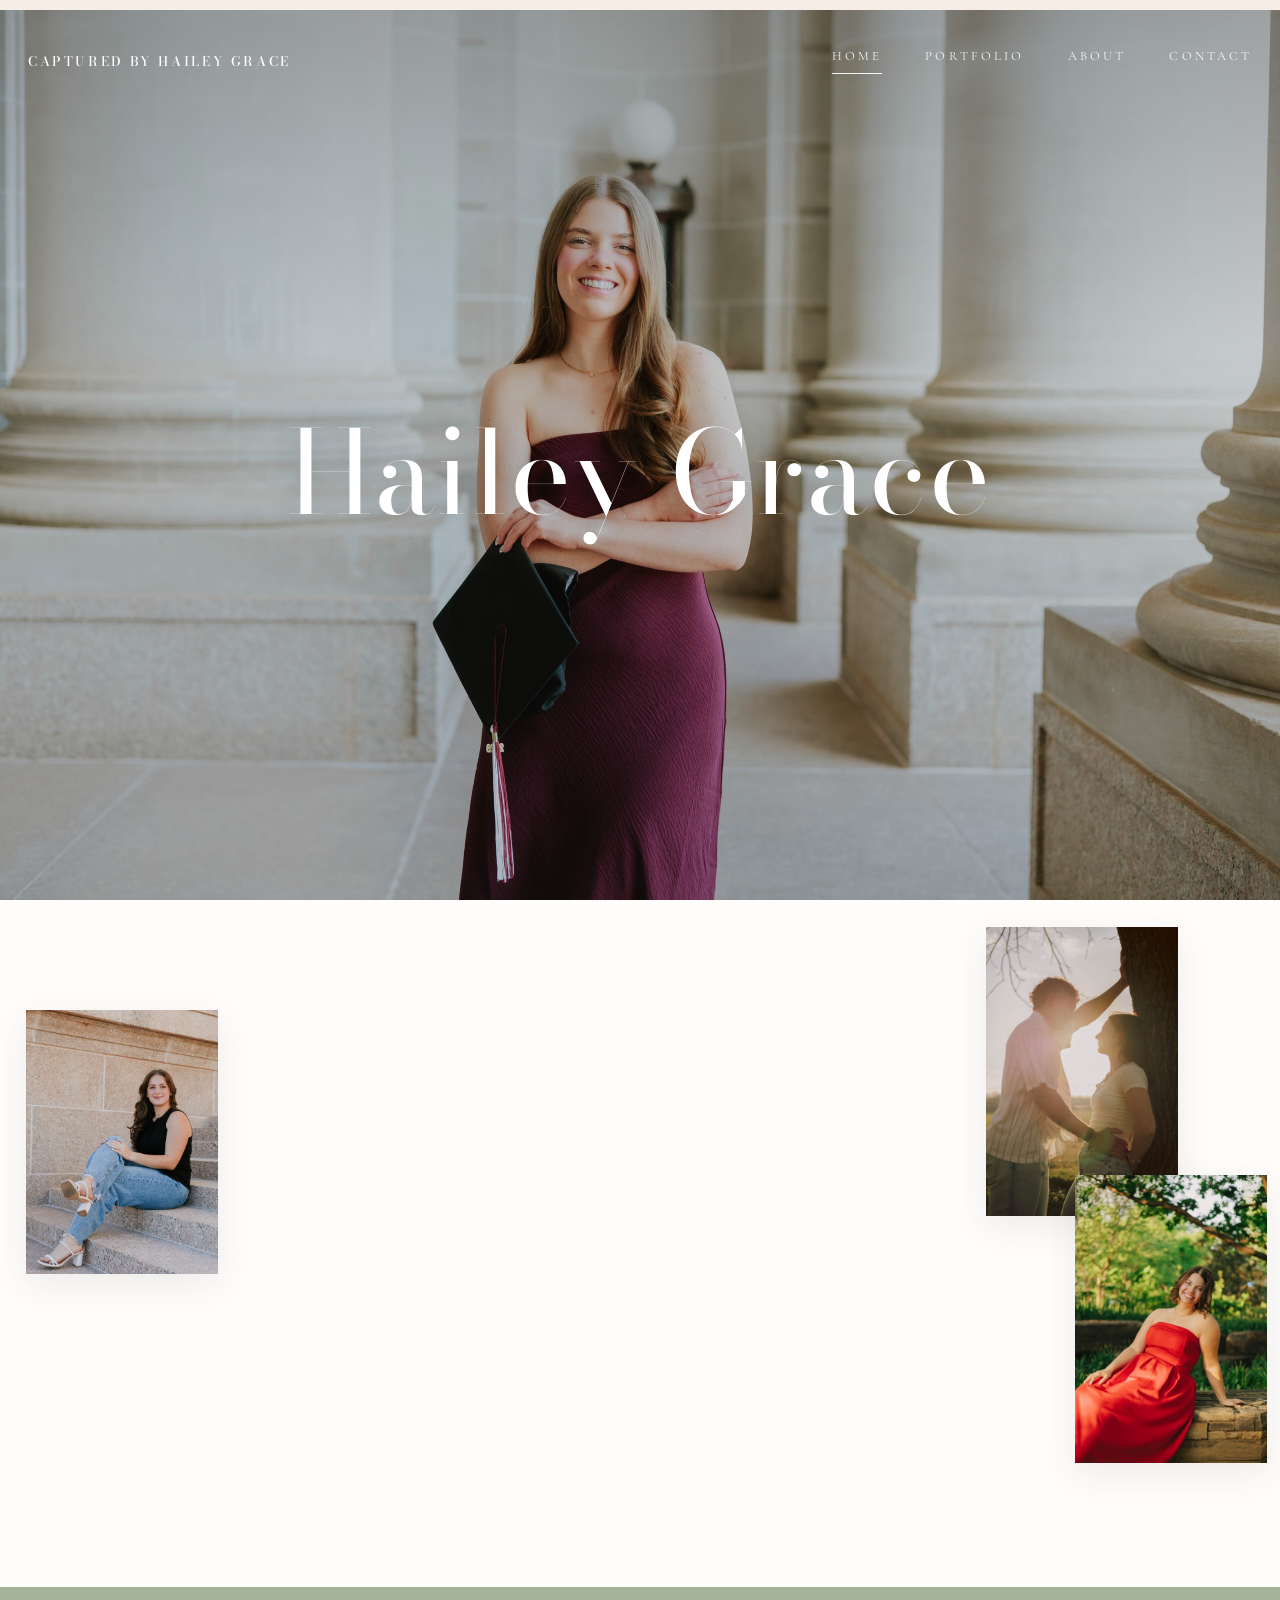
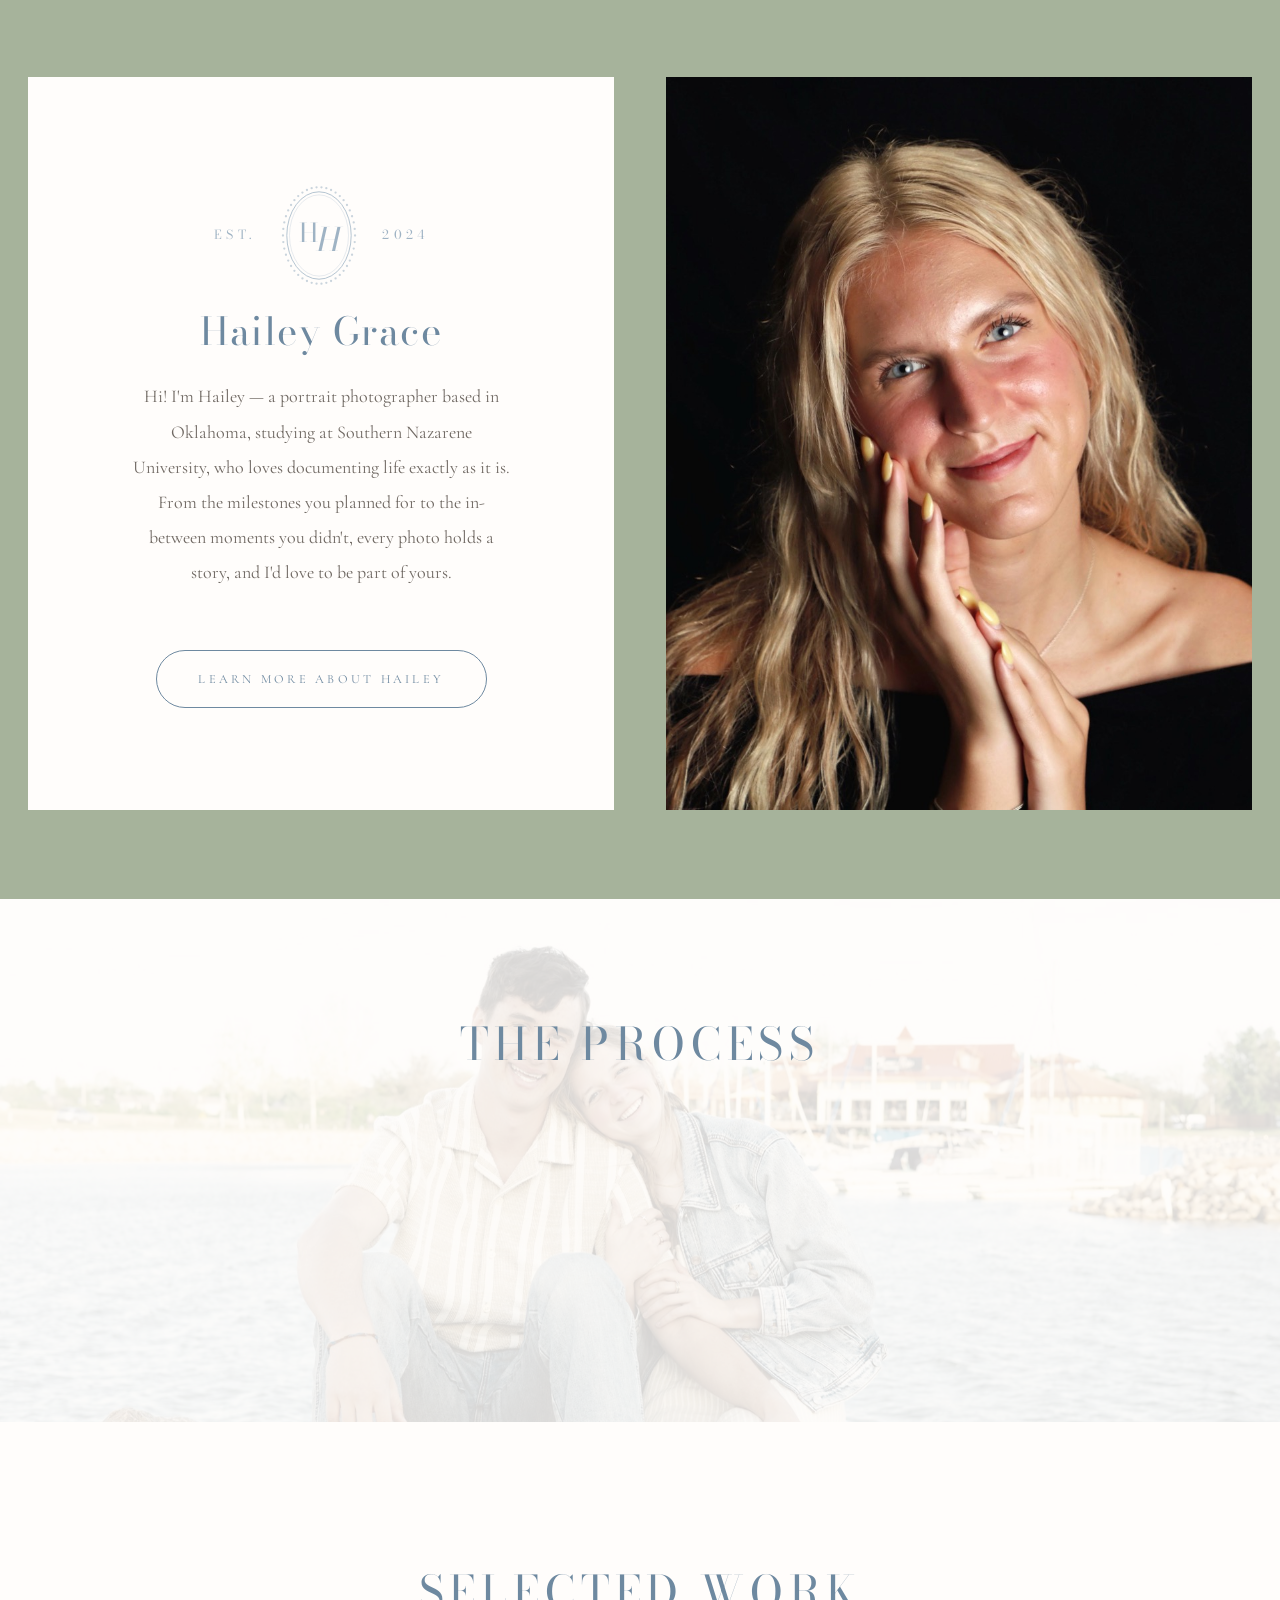
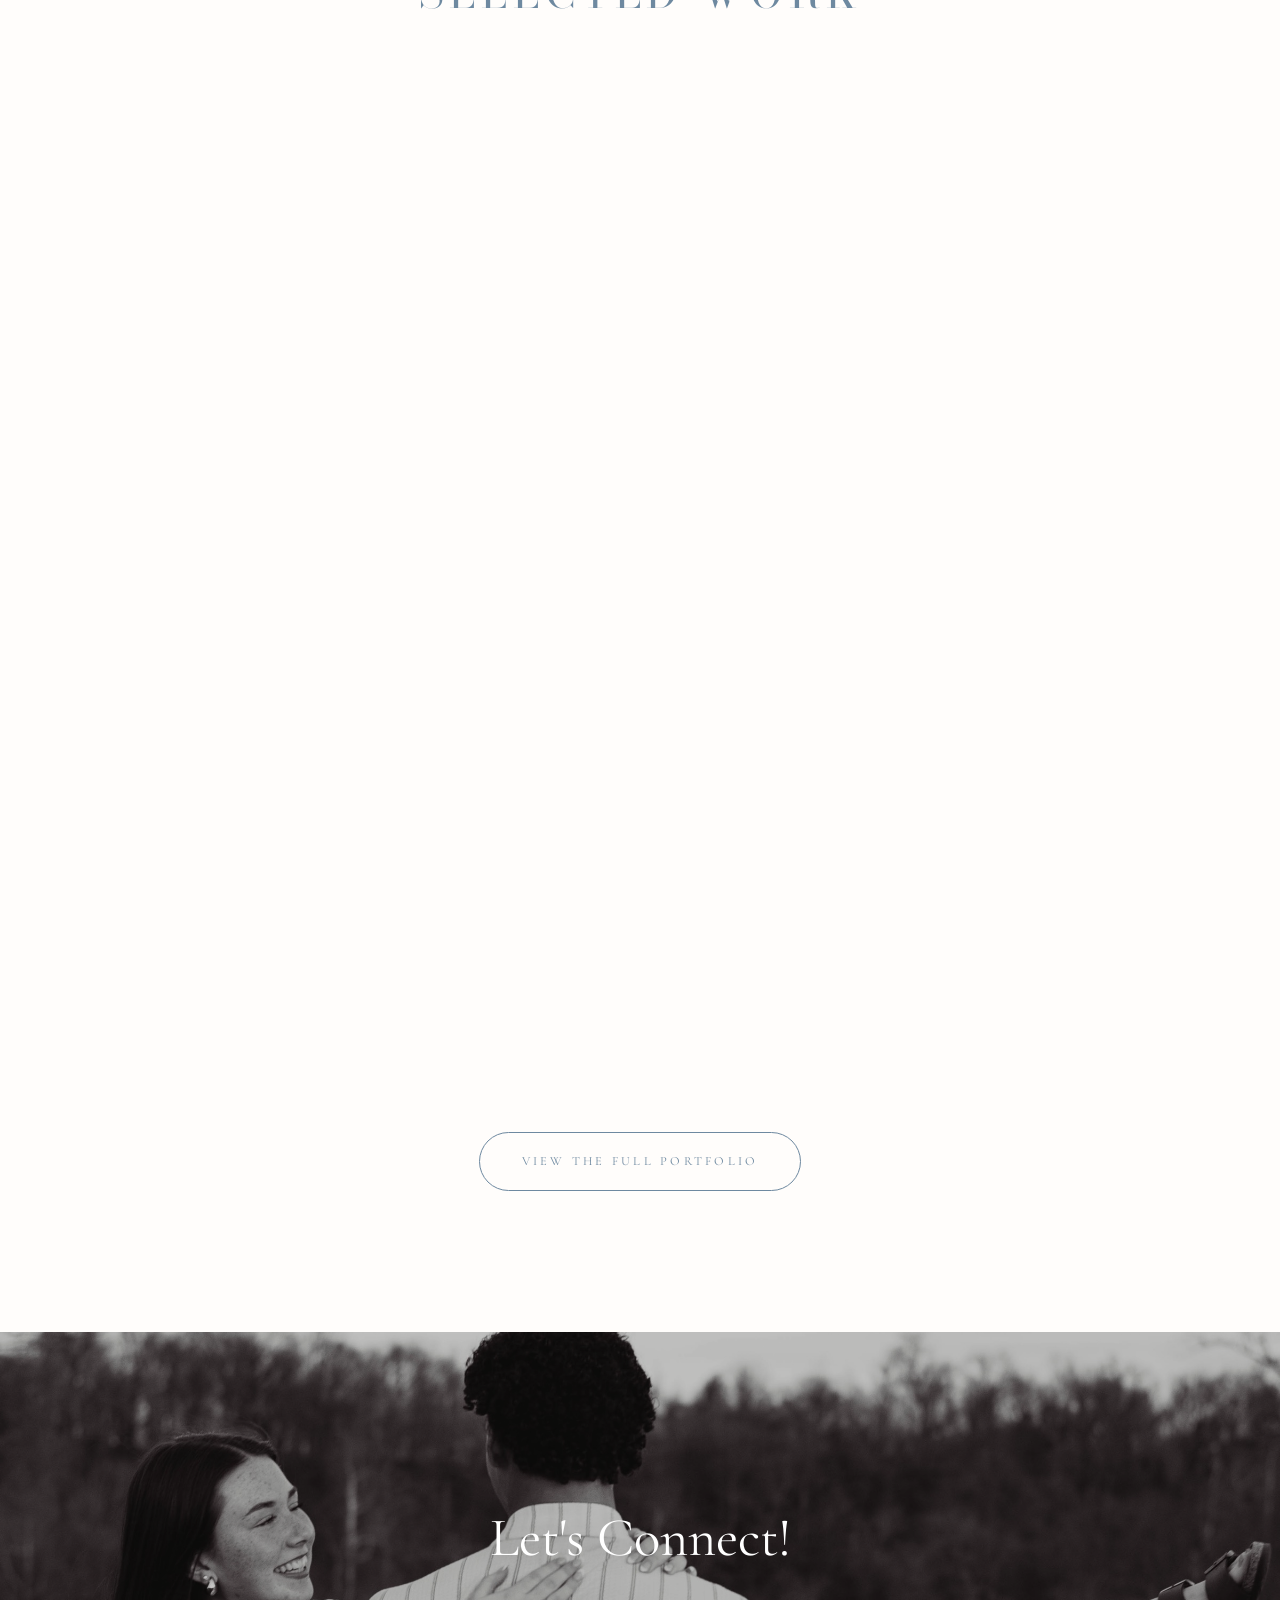
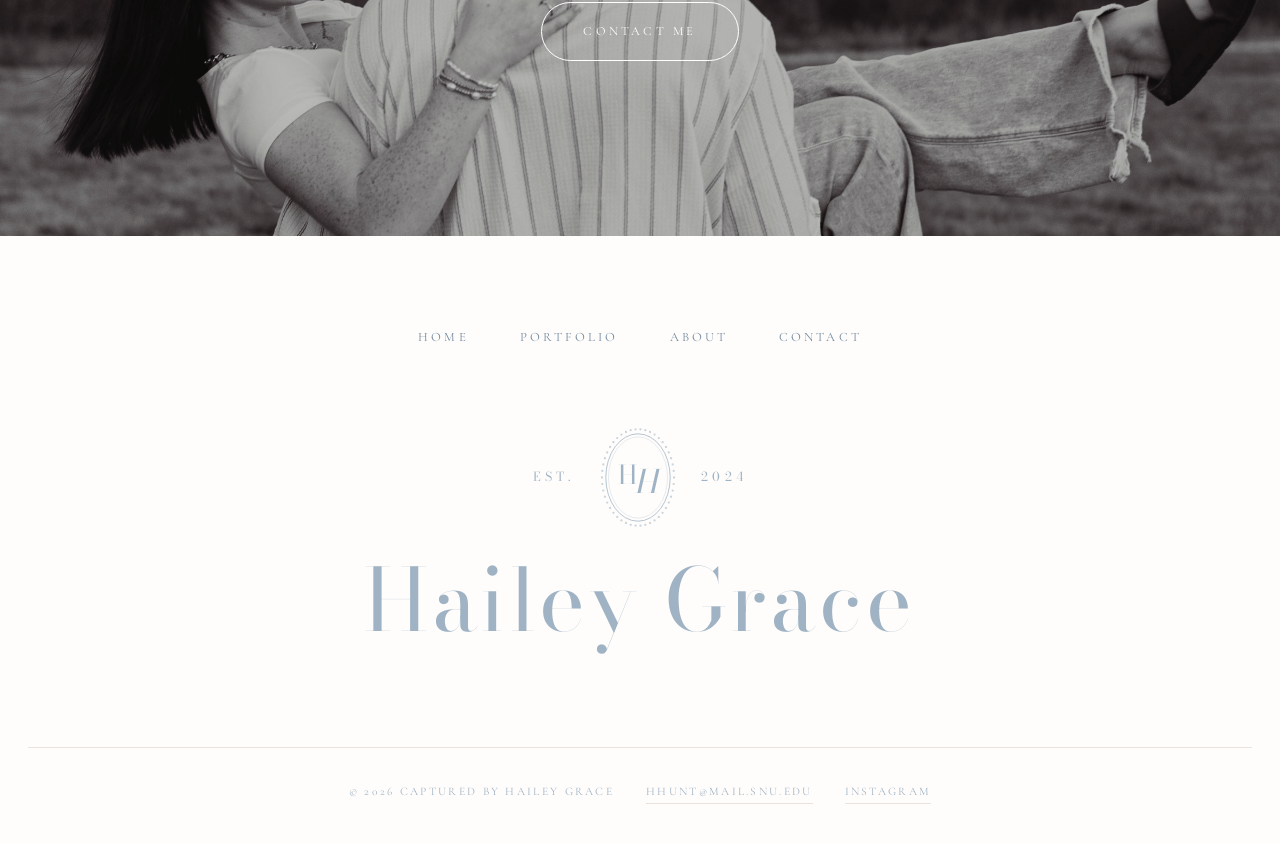
==== index.html @ fd43df03 "Add index.html" ====
<!DOCTYPE html>
<html lang="en">
<head>
<title>Captured by Hailey Grace — Portrait &amp; Documentary Photography</title>
<meta name="description" content="Hailey Grace is a portrait and documentary photographer in Oklahoma City, photographing senior sessions, couples, and campus life.">
<meta charset="utf-8">
<meta name="viewport" content="width=device-width, initial-scale=1">
<link rel="icon" href="data:image/svg+xml,<svg xmlns='http://www.w3.org/2000/svg' viewBox='0 0 100 100'><rect width='100' height='100' fill='%23FFFDFB'/><text x='50' y='70' text-anchor='middle' font-family='Didot,serif' font-size='58' fill='%236E89A0'>H</text></svg>">
<link rel="preconnect" href="https://fonts.googleapis.com">
<link rel="preconnect" href="https://fonts.gstatic.com" crossorigin>
<link href="https://fonts.googleapis.com/css2?family=Bodoni+Moda:ital,opsz,wght@0,6..96,400;0,6..96,500;1,6..96,400&family=Cormorant+Garamond:ital,wght@0,300;0,400;0,500;1,400&display=swap" rel="stylesheet">
<link rel="stylesheet" href="css/styles.css">
<noscript><style>.reveal{opacity:1!important;transform:none!important}</style></noscript>
</head>
<body>
<a class="skip-link" href="#main">Skip to content</a>
<div class="topbar"></div>

<header class="site-header">
  <div class="wrap site-header__inner">
    <a class="brandmark" href="index.html">Captured by Hailey Grace</a>
    <button class="nav-toggle" type="button" aria-expanded="false" aria-controls="primary-nav">
      <span></span><span class="visually-hidden">Menu</span>
    </button>
    <nav class="nav" id="primary-nav" aria-label="Primary">
      <a href="index.html" aria-current="page">Home</a>
      <a href="work.html">Portfolio</a>
      <a href="about.html">About</a>
      <a href="contact.html">Contact</a>
    </nav>
  </div>
</header>

<main id="main">

  <!-- ============ HERO ============ -->
  <section class="hero-full">
    <img src="images/hero-full.jpg" width="2600" height="1771"
         alt="A graduate in a maroon dress standing between limestone columns.">
    <h1 class="hero-full__name">Hailey Grace</h1>
  </section>

  <!-- ============ STATEMENT ============ -->
  <section class="section statement" id="statement">
    <div class="scatter" aria-hidden="true">
      <img src="images/scatter-1.jpg" width="553" height="760" loading="lazy" alt="">
      <img src="images/scatter-2.jpg" width="506" height="760" loading="lazy" alt="">
      <img src="images/scatter-3.jpg" width="506" height="760" loading="lazy" alt="">
    </div>
    <div class="wrap">
      <div class="statement__inner reveal">
        <svg class="crest" viewBox="0 0 120 150" aria-hidden="true" focusable="false">
  <g fill="currentColor" opacity=".55"><circle cx="107.00" cy="75.00" r="1.5"/><circle cx="106.56" cy="83.58" r="1.5"/><circle cx="105.26" cy="92.00" r="1.5"/><circle cx="103.11" cy="100.10" r="1.5"/><circle cx="100.16" cy="107.73" r="1.5"/><circle cx="96.46" cy="114.76" r="1.5"/><circle cx="92.08" cy="121.04" r="1.5"/><circle cx="87.10" cy="126.47" r="1.5"/><circle cx="81.62" cy="130.94" r="1.5"/><circle cx="75.74" cy="134.36" r="1.5"/><circle cx="69.56" cy="136.68" r="1.5"/><circle cx="63.21" cy="137.85" r="1.5"/><circle cx="56.79" cy="137.85" r="1.5"/><circle cx="50.44" cy="136.68" r="1.5"/><circle cx="44.26" cy="134.36" r="1.5"/><circle cx="38.38" cy="130.94" r="1.5"/><circle cx="32.90" cy="126.47" r="1.5"/><circle cx="27.92" cy="121.04" r="1.5"/><circle cx="23.54" cy="114.76" r="1.5"/><circle cx="19.84" cy="107.73" r="1.5"/><circle cx="16.89" cy="100.10" r="1.5"/><circle cx="14.74" cy="92.00" r="1.5"/><circle cx="13.44" cy="83.58" r="1.5"/><circle cx="13.00" cy="75.00" r="1.5"/><circle cx="13.44" cy="66.42" r="1.5"/><circle cx="14.74" cy="58.00" r="1.5"/><circle cx="16.89" cy="49.90" r="1.5"/><circle cx="19.84" cy="42.27" r="1.5"/><circle cx="23.54" cy="35.24" r="1.5"/><circle cx="27.92" cy="28.96" r="1.5"/><circle cx="32.90" cy="23.53" r="1.5"/><circle cx="38.38" cy="19.06" r="1.5"/><circle cx="44.26" cy="15.64" r="1.5"/><circle cx="50.44" cy="13.32" r="1.5"/><circle cx="56.79" cy="12.15" r="1.5"/><circle cx="63.21" cy="12.15" r="1.5"/><circle cx="69.56" cy="13.32" r="1.5"/><circle cx="75.74" cy="15.64" r="1.5"/><circle cx="81.62" cy="19.06" r="1.5"/><circle cx="87.10" cy="23.53" r="1.5"/><circle cx="92.08" cy="28.96" r="1.5"/><circle cx="96.46" cy="35.24" r="1.5"/><circle cx="100.16" cy="42.27" r="1.5"/><circle cx="103.11" cy="49.90" r="1.5"/><circle cx="105.26" cy="58.00" r="1.5"/><circle cx="106.56" cy="66.42" r="1.5"/></g>
  <ellipse cx="60" cy="75" rx="42" ry="57" fill="none" stroke="currentColor" stroke-width="1"/>
  <ellipse cx="60" cy="75" rx="38.5" ry="53" fill="none" stroke="currentColor" stroke-width=".55" opacity=".6"/>
  <text x="46" y="84" text-anchor="middle" font-family="Bodoni Moda, Didot, serif"
        font-size="34" font-weight="400" fill="currentColor">H</text>
  <text x="72" y="95" text-anchor="middle" font-family="Bodoni Moda, Didot, serif"
        font-size="42" font-style="italic" font-weight="400" fill="currentColor">H</text>
</svg>
        <h2 class="display">The moment,<br>not the pose.</h2>
        <p class="script">Photographing seniors, couples &amp; campus life in<br>Oklahoma City &amp; beyond.</p>
        <p class="est">Est. 2024</p>
      </div>
    </div>
  </section>

  <!-- ============ ABOUT BAND ============ -->
  <section class="band">
    <div class="wrap band__grid">
      <div class="band__card">
        <div class="crest-line">
          <span class="est">Est.</span>
          <svg class="crest" viewBox="0 0 120 150" aria-hidden="true" focusable="false">
  <g fill="currentColor" opacity=".55"><circle cx="107.00" cy="75.00" r="1.5"/><circle cx="106.56" cy="83.58" r="1.5"/><circle cx="105.26" cy="92.00" r="1.5"/><circle cx="103.11" cy="100.10" r="1.5"/><circle cx="100.16" cy="107.73" r="1.5"/><circle cx="96.46" cy="114.76" r="1.5"/><circle cx="92.08" cy="121.04" r="1.5"/><circle cx="87.10" cy="126.47" r="1.5"/><circle cx="81.62" cy="130.94" r="1.5"/><circle cx="75.74" cy="134.36" r="1.5"/><circle cx="69.56" cy="136.68" r="1.5"/><circle cx="63.21" cy="137.85" r="1.5"/><circle cx="56.79" cy="137.85" r="1.5"/><circle cx="50.44" cy="136.68" r="1.5"/><circle cx="44.26" cy="134.36" r="1.5"/><circle cx="38.38" cy="130.94" r="1.5"/><circle cx="32.90" cy="126.47" r="1.5"/><circle cx="27.92" cy="121.04" r="1.5"/><circle cx="23.54" cy="114.76" r="1.5"/><circle cx="19.84" cy="107.73" r="1.5"/><circle cx="16.89" cy="100.10" r="1.5"/><circle cx="14.74" cy="92.00" r="1.5"/><circle cx="13.44" cy="83.58" r="1.5"/><circle cx="13.00" cy="75.00" r="1.5"/><circle cx="13.44" cy="66.42" r="1.5"/><circle cx="14.74" cy="58.00" r="1.5"/><circle cx="16.89" cy="49.90" r="1.5"/><circle cx="19.84" cy="42.27" r="1.5"/><circle cx="23.54" cy="35.24" r="1.5"/><circle cx="27.92" cy="28.96" r="1.5"/><circle cx="32.90" cy="23.53" r="1.5"/><circle cx="38.38" cy="19.06" r="1.5"/><circle cx="44.26" cy="15.64" r="1.5"/><circle cx="50.44" cy="13.32" r="1.5"/><circle cx="56.79" cy="12.15" r="1.5"/><circle cx="63.21" cy="12.15" r="1.5"/><circle cx="69.56" cy="13.32" r="1.5"/><circle cx="75.74" cy="15.64" r="1.5"/><circle cx="81.62" cy="19.06" r="1.5"/><circle cx="87.10" cy="23.53" r="1.5"/><circle cx="92.08" cy="28.96" r="1.5"/><circle cx="96.46" cy="35.24" r="1.5"/><circle cx="100.16" cy="42.27" r="1.5"/><circle cx="103.11" cy="49.90" r="1.5"/><circle cx="105.26" cy="58.00" r="1.5"/><circle cx="106.56" cy="66.42" r="1.5"/></g>
  <ellipse cx="60" cy="75" rx="42" ry="57" fill="none" stroke="currentColor" stroke-width="1"/>
  <ellipse cx="60" cy="75" rx="38.5" ry="53" fill="none" stroke="currentColor" stroke-width=".55" opacity=".6"/>
  <text x="46" y="84" text-anchor="middle" font-family="Bodoni Moda, Didot, serif"
        font-size="34" font-weight="400" fill="currentColor">H</text>
  <text x="72" y="95" text-anchor="middle" font-family="Bodoni Moda, Didot, serif"
        font-size="42" font-style="italic" font-weight="400" fill="currentColor">H</text>
</svg>
          <span class="est">2024</span>
        </div>
        <p class="band__logo">Hailey Grace</p>
        <p>
          Hi! I'm Hailey — a portrait photographer based in Oklahoma, studying at
          Southern Nazarene University, who loves documenting life exactly as it is.
          From the milestones you planned for to the in-between moments you didn't,
          every photo holds a story, and I'd love to be part of yours.
        </p>
        <div class="btn-row btn-row--center">
          <a class="pill" href="about.html">Learn more about Hailey</a>
        </div>
      </div>
      <figure class="band__photo">
        <img src="images/hailey.jpg" width="880" height="1100"
             alt="Hailey Grace, portrait and documentary photographer.">
      </figure>
    </div>
  </section>

  <!-- ============ PROCESS ============ -->
  <section class="process">
    <img class="process__bg" src="images/process-bg.jpg" width="2000" height="1414" loading="lazy" alt="">
    <div class="wrap process__inner">
      <h2 class="display">The Process</h2>
      <div class="steps reveal">
        <article class="step">
          <h3>Step One!</h3>
          <p>
            Send me a note through the contact form with as much detail as you can —
            what you're after, dates you have in mind, and any location ideas. I'll
            get back to you within <strong>48 hours</strong> with availability and pricing.
          </p>
        </article>
        <article class="step">
          <h3>Step Two!</h3>
          <p>
            We'll lock in a date and talk through the details: where we're shooting,
            what to wear, and what time the light will be right. A small
            <strong>deposit</strong> holds your spot on the calendar.
          </p>
        </article>
        <article class="step">
          <h3>Step Three!</h3>
          <p>
            We shoot. I'll direct as much or as little as you want — mostly I'll keep
            you talking until you forget I'm there. Your edited gallery arrives
            <strong>within two weeks</strong>.
          </p>
        </article>
      </div>
    </div>
  </section>

  <!-- ============ SELECTED WORK ============ -->
  <section class="section">
    <div class="wrap">
      <div class="page-head" style="padding-block:0 clamp(40px,5vw,64px);">
        <h2 class="display">Selected Work</h2>
      </div>
      <div class="featured reveal">
        <button class="shot" type="button" data-category="seniors"
                data-full="images/full/senior-mallory-01.jpg" data-caption="Mallory · Senior Session">
          <img src="images/grid/senior-mallory-01.jpg" loading="lazy"
               alt="A graduate in a black dress holding her cap, backlit by late afternoon sun.">
        </button>
        <button class="shot" type="button" data-category="couples"
                data-full="images/full/couple-kaseton-01.jpg" data-caption="Kaseton &amp; Emma · Couples">
          <img src="images/grid/couple-kaseton-01.jpg" loading="lazy"
               alt="A couple leaning against a tree in golden hour backlight.">
        </button>
        <button class="shot" type="button" data-category="travel"
                data-full="images/full/travel-costa-04.jpg" data-caption="Costa Rica · Documentary">
          <img src="images/grid/travel-costa-04.jpg" loading="lazy"
               alt="A farmer in a straw hat leading a pair of oxen down a village street.">
        </button>
        <button class="shot" type="button" data-category="seniors"
                data-full="images/full/senior-ryleigh-01.jpg" data-caption="Ryleigh · Senior Session">
          <img src="images/grid/senior-ryleigh-01.jpg" loading="lazy"
               alt="A senior in a red dress seated on a stone ledge in a garden.">
        </button>
        <button class="shot" type="button" data-category="couples"
                data-full="images/full/couple-jill-02.jpg" data-caption="Jill &amp; Griffin · Couples">
          <img src="images/grid/couple-jill-02.jpg" loading="lazy"
               alt="Black and white photo of a couple embracing outside a lighthouse.">
        </button>
        <button class="shot" type="button" data-category="seniors"
                data-full="images/full/senior-noah-02.jpg" data-caption="Noah · Senior Session">
          <img src="images/grid/senior-noah-02.jpg" loading="lazy"
               alt="A smiling senior holding his diploma cover in front of the columns of the state capitol.">
        </button>
      </div>
      <div class="btn-row btn-row--center">
        <a class="pill" href="work.html">View the full portfolio</a>
      </div>
    </div>
  </section>

  <!-- ============ CTA ============ -->
  <section class="cta-band">
    <img src="images/cta.jpg" width="2400" height="1435" loading="lazy"
         alt="A couple sitting together on the rocks by the water at golden hour.">
    <div class="cta-band__inner">
      <h2>Let's Connect!</h2>
      <a class="pill pill--white" href="contact.html">Contact me</a>
    </div>
  </section>

</main>

<footer class="site-footer">
  <div class="wrap">
    <nav class="footer__nav" aria-label="Footer">
      <a href="index.html">Home</a>
      <a href="work.html">Portfolio</a>
      <a href="about.html">About</a>
      <a href="contact.html">Contact</a>
    </nav>
    <div class="crest-line">
      <span class="est">Est.</span>
      <svg class="crest" viewBox="0 0 120 150" aria-hidden="true" focusable="false">
  <g fill="currentColor" opacity=".55"><circle cx="107.00" cy="75.00" r="1.5"/><circle cx="106.56" cy="83.58" r="1.5"/><circle cx="105.26" cy="92.00" r="1.5"/><circle cx="103.11" cy="100.10" r="1.5"/><circle cx="100.16" cy="107.73" r="1.5"/><circle cx="96.46" cy="114.76" r="1.5"/><circle cx="92.08" cy="121.04" r="1.5"/><circle cx="87.10" cy="126.47" r="1.5"/><circle cx="81.62" cy="130.94" r="1.5"/><circle cx="75.74" cy="134.36" r="1.5"/><circle cx="69.56" cy="136.68" r="1.5"/><circle cx="63.21" cy="137.85" r="1.5"/><circle cx="56.79" cy="137.85" r="1.5"/><circle cx="50.44" cy="136.68" r="1.5"/><circle cx="44.26" cy="134.36" r="1.5"/><circle cx="38.38" cy="130.94" r="1.5"/><circle cx="32.90" cy="126.47" r="1.5"/><circle cx="27.92" cy="121.04" r="1.5"/><circle cx="23.54" cy="114.76" r="1.5"/><circle cx="19.84" cy="107.73" r="1.5"/><circle cx="16.89" cy="100.10" r="1.5"/><circle cx="14.74" cy="92.00" r="1.5"/><circle cx="13.44" cy="83.58" r="1.5"/><circle cx="13.00" cy="75.00" r="1.5"/><circle cx="13.44" cy="66.42" r="1.5"/><circle cx="14.74" cy="58.00" r="1.5"/><circle cx="16.89" cy="49.90" r="1.5"/><circle cx="19.84" cy="42.27" r="1.5"/><circle cx="23.54" cy="35.24" r="1.5"/><circle cx="27.92" cy="28.96" r="1.5"/><circle cx="32.90" cy="23.53" r="1.5"/><circle cx="38.38" cy="19.06" r="1.5"/><circle cx="44.26" cy="15.64" r="1.5"/><circle cx="50.44" cy="13.32" r="1.5"/><circle cx="56.79" cy="12.15" r="1.5"/><circle cx="63.21" cy="12.15" r="1.5"/><circle cx="69.56" cy="13.32" r="1.5"/><circle cx="75.74" cy="15.64" r="1.5"/><circle cx="81.62" cy="19.06" r="1.5"/><circle cx="87.10" cy="23.53" r="1.5"/><circle cx="92.08" cy="28.96" r="1.5"/><circle cx="96.46" cy="35.24" r="1.5"/><circle cx="100.16" cy="42.27" r="1.5"/><circle cx="103.11" cy="49.90" r="1.5"/><circle cx="105.26" cy="58.00" r="1.5"/><circle cx="106.56" cy="66.42" r="1.5"/></g>
  <ellipse cx="60" cy="75" rx="42" ry="57" fill="none" stroke="currentColor" stroke-width="1"/>
  <ellipse cx="60" cy="75" rx="38.5" ry="53" fill="none" stroke="currentColor" stroke-width=".55" opacity=".6"/>
  <text x="46" y="84" text-anchor="middle" font-family="Bodoni Moda, Didot, serif"
        font-size="34" font-weight="400" fill="currentColor">H</text>
  <text x="72" y="95" text-anchor="middle" font-family="Bodoni Moda, Didot, serif"
        font-size="42" font-style="italic" font-weight="400" fill="currentColor">H</text>
</svg>
      <span class="est">2024</span>
    </div>
    <p class="footer__logo">Hailey Grace</p>
    <div class="footer__meta">
      <span>© <span id="year">2026</span> Captured by Hailey Grace</span>
      <a href="mailto:hhunt@mail.snu.edu">hhunt@mail.snu.edu</a>
      <a href="https://instagram.com/capturedby.haileygrace" target="_blank" rel="noopener">Instagram</a>
    </div>
  </div>
</footer>

<div class="lightbox" role="dialog" aria-modal="true" aria-label="Image viewer" aria-hidden="true">
  <button class="lightbox__btn lightbox__close" type="button" aria-label="Close">&times;</button>
  <button class="lightbox__btn lightbox__prev" type="button" aria-label="Previous image">&#8249;</button>
  <button class="lightbox__btn lightbox__next" type="button" aria-label="Next image">&#8250;</button>
  <div>
    <img alt="">
    <p class="lightbox__caption"></p>
  </div>
</div>

<script>document.getElementById("year").textContent = new Date().getFullYear();</script>
<script src="js/main.js"></script>
</body>
</html>
---- css/styles.css ----
/* ==========================================================================
   Captured by Hailey Hunt
   Warm white, dusty blue, sage. Didone display caps over a light serif body.
   Full-bleed photographs; type set wide and quiet.
   ========================================================================== */

:root {
  --paper:      #FFFDFB;
  --blush:      #F6EDE7;
  --sage:       #A6B39B;
  --sage-deep:  #79876B;
  --blue:       #6E89A0;   /* headings — passes AA on paper */
  --blue-soft:  #9FB3C4;
  --ink:        #3A3833;
  --body:       #6F6862;
  --line:       #E9E3DB;

  --display: "Bodoni Moda", Didot, "Times New Roman", serif;
  --serif:   "Cormorant Garamond", Georgia, serif;

  --gutter: 28px;
  --section: clamp(84px, 11vw, 168px);
  --maxw: 1320px;

  color-scheme: light;
}

/* --- Reset ------------------------------------------------------------- */
*, *::before, *::after { box-sizing: border-box; }
html { -webkit-text-size-adjust: 100%; scroll-behavior: smooth; }
body {
  margin: 0;
  background: var(--paper);
  color: var(--body);
  font-family: var(--serif);
  font-size: 18px;
  font-weight: 400;
  line-height: 1.95;
  -webkit-font-smoothing: antialiased;
  overflow-x: hidden;
}
figure, blockquote, dl, dd { margin: 0; }
img { display: block; max-width: 100%; height: auto; }
a { color: inherit; }
button { font: inherit; color: inherit; }

@media (prefers-reduced-motion: reduce) {
  html { scroll-behavior: auto; }
  *, *::before, *::after {
    animation-duration: .01ms !important;
    transition-duration: .01ms !important;
  }
}

/* --- Layout ------------------------------------------------------------ */
.wrap { width: 100%; max-width: var(--maxw); margin-inline: auto; padding-inline: var(--gutter); }
.wrap--narrow { max-width: 860px; }
.section { padding-block: var(--section); }

/* Thin blush rule across the very top of every page */
.topbar { height: 10px; background: var(--blush); }

/* --- Typography -------------------------------------------------------- */
h1, h2, h3, h4 { font-family: var(--display); font-weight: 400; margin: 0; line-height: 1.18; }

/* The signature move: wide letterspaced Didone capitals in dusty blue. */
.display {
  font-family: var(--display);
  font-weight: 400;
  text-transform: uppercase;
  letter-spacing: .13em;
  line-height: 1.3;
  color: var(--blue);
  font-size: clamp(1.6rem, 3.5vw, 3.1rem);
}
.display--ink { color: var(--ink); }
.display--white { color: #fff; }

.script {
  font-family: var(--serif);
  font-size: clamp(1.15rem, 2vw, 1.55rem);
  font-weight: 400;
  line-height: 1.6;
  color: var(--body);
}

.est {
  font-family: var(--display);
  font-size: .78rem;
  letter-spacing: .34em;
  text-transform: uppercase;
  color: var(--blue-soft);
}

p { margin: 0 0 1.2em; }
p:last-child { margin-bottom: 0; }
.lede { font-size: 1.12rem; line-height: 1.85; }
.muted { color: var(--body); }

/* --- Crest ------------------------------------------------------------- */
.crest { display: block; width: 92px; height: auto; color: var(--blue-soft); }
.crest--center { margin-inline: auto; }
.crest--sm { width: 66px; }

/* Crest flanked by EST. / year */
.crest-line {
  display: flex;
  align-items: center;
  justify-content: center;
  gap: 1.1rem;
}
.crest-line .est { white-space: nowrap; }

/* --- Buttons ----------------------------------------------------------- */
.pill {
  display: inline-block;
  padding: 1rem 2.6rem;
  border: 1px solid currentColor;
  border-radius: 100px;
  font-family: var(--serif);
  font-size: .78rem;
  letter-spacing: .26em;
  text-transform: uppercase;
  text-decoration: none;
  color: var(--blue);
  background: none;
  cursor: pointer;
  transition: background .4s ease, color .4s ease, border-color .4s ease;
}
.pill:hover { background: var(--blue); border-color: var(--blue); color: #fff; }
.pill--white { color: #fff; }
.pill--white:hover { background: #fff; border-color: #fff; color: var(--ink); }
.pill--sage { color: var(--sage-deep); }
.pill--sage:hover { background: var(--sage-deep); border-color: var(--sage-deep); color: #fff; }

.btn-row { display: flex; flex-wrap: wrap; gap: 1.4rem; margin-top: 2.4rem; }
.btn-row--center { justify-content: center; }

.link {
  color: var(--blue);
  text-decoration: none;
  border-bottom: 1px solid var(--line);
  transition: border-color .3s ease;
}
.link:hover { border-color: var(--blue); }

/* --- Header ------------------------------------------------------------ */
.site-header {
  position: absolute;
  top: 10px; left: 0; right: 0;
  z-index: 60;
}
.site-header--solid {
  position: relative;
  top: 0;
  background: var(--paper);
  border-bottom: 1px solid var(--line);
}
.site-header__inner {
  display: flex;
  align-items: flex-start;
  justify-content: space-between;
  gap: 2rem;
  padding-block: 2.1rem;
}
.brandmark {
  font-family: var(--display);
  font-size: .82rem;
  font-weight: 500;
  letter-spacing: .2em;
  text-transform: uppercase;
  text-decoration: none;
  color: #fff;
  white-space: nowrap;
  padding-top: .35rem;
}
.site-header--solid .brandmark { color: var(--ink); }

.nav {
  display: flex;
  flex-wrap: wrap;
  justify-content: flex-end;
  gap: .9rem clamp(1.6rem, 3.4vw, 3.2rem);
  max-width: 62%;
}
.nav a {
  font-family: var(--serif);
  font-size: .8rem;
  letter-spacing: .24em;
  text-transform: uppercase;
  text-decoration: none;
  color: #fff;
  padding-bottom: .3rem;
  border-bottom: 1px solid transparent;
  transition: border-color .35s ease, opacity .3s ease;
  opacity: .92;
}
.nav a:hover { opacity: 1; border-bottom-color: currentColor; }
.nav a[aria-current="page"] { border-bottom-color: currentColor; }
.site-header--solid .nav a { color: var(--blue); }

.nav-toggle {
  display: none;
  width: 34px; height: 30px;
  border: 0; background: none; cursor: pointer; padding: 0;
  position: relative;
}
.nav-toggle span,
.nav-toggle span::before,
.nav-toggle span::after {
  content: "";
  position: absolute;
  left: 50%; translate: -50% 0;
  width: 22px; height: 1px;
  background: #fff;
  transition: transform .35s ease, opacity .2s ease;
}
.site-header--solid .nav-toggle span,
.site-header--solid .nav-toggle span::before,
.site-header--solid .nav-toggle span::after { background: var(--ink); }
.nav-toggle span { top: 50%; }
.nav-toggle span::before { top: -7px; left: 0; translate: 0 0; }
.nav-toggle span::after  { top:  7px; left: 0; translate: 0 0; }
.nav-toggle[aria-expanded="true"] span { background: transparent; }
.nav-toggle[aria-expanded="true"] span::before { transform: translateY(7px) rotate(45deg); }
.nav-toggle[aria-expanded="true"] span::after  { transform: translateY(-7px) rotate(-45deg); }

@media (max-width: 900px) {
  .nav-toggle { display: block; }
  .nav {
    position: fixed;
    inset: 0 0 auto 0;
    max-width: none;
    flex-direction: column;
    align-items: center;
    justify-content: center;
    gap: 0;
    background: var(--paper);
    padding: 5.5rem var(--gutter) 2.5rem;
    transform: translateY(-105%);
    transition: transform .5s cubic-bezier(.4,0,.2,1);
    z-index: 59;
  }
  .nav.is-open { transform: translateY(0); }
  .nav a, .site-header--solid .nav a {
    color: var(--blue);
    width: 100%;
    text-align: center;
    padding-block: 1.1rem;
    border-bottom: 1px solid var(--line);
  }
  .nav a:last-child { border-bottom: 0; }
}

/* --- Full-viewport hero ------------------------------------------------ */
.hero-full { position: relative; height: calc(100svh - 10px); min-height: 540px; overflow: hidden; }
.hero-full img { width: 100%; height: 100%; object-fit: cover; object-position: center 42%; }
.hero-full::after {
  content: "";
  position: absolute; inset: 0;
  background: linear-gradient(to bottom, rgba(40,38,34,.34) 0%, rgba(40,38,34,.12) 38%, rgba(40,38,34,.22) 100%);
}
.hero-full__name {
  position: absolute;
  left: 50%; top: 52%;
  translate: -50% -50%;
  z-index: 2;
  width: 100%;
  padding-inline: var(--gutter);
  text-align: center;
  font-family: var(--display);
  font-weight: 300;
  letter-spacing: .02em;
  line-height: 1;
  color: #fff;
  font-size: clamp(2.1rem, 9vw, 8.5rem);
  text-shadow: 0 2px 36px rgba(0,0,0,.22);
}

/* --- Statement + scattered photographs --------------------------------- */
.statement { position: relative; text-align: center; }
.statement__inner { max-width: 760px; margin-inline: auto; position: relative; z-index: 2; }
.statement .crest { margin: 0 auto 1.8rem; }
.statement .display { margin-bottom: 1.6rem; }
.statement .script { margin-bottom: 1rem; }

.scatter { position: absolute; inset: 0; pointer-events: none; }
.scatter img { position: absolute; width: clamp(140px, 15vw, 218px); box-shadow: 0 10px 34px rgba(58,56,51,.09); }
.scatter img:nth-child(1) { left: 2%;  top: 16%; }
.scatter img:nth-child(2) { right: 8%; top: 4%; }
.scatter img:nth-child(3) { right: 1%; top: 40%; }
@media (max-width: 1080px) { .scatter { display: none; } }

/* --- Sage band --------------------------------------------------------- */
.band { background: var(--sage); padding-block: clamp(56px, 7vw, 96px); }
.band__grid {
  display: grid;
  grid-template-columns: 1fr 1fr;
  gap: clamp(28px, 4vw, 64px);
  align-items: stretch;
}
.band__grid > * { min-width: 0; }
.band__card {
  background: var(--paper);
  padding: clamp(2.4rem, 4vw, 4rem) clamp(1.8rem, 3.5vw, 3.4rem);
  text-align: center;
  display: flex;
  flex-direction: column;
  align-items: center;
  justify-content: center;
}
.band__card .crest-line { margin-bottom: 1.2rem; }
.band__logo {
  font-family: var(--display);
  font-weight: 300;
  letter-spacing: .04em;
  color: var(--blue);
  font-size: clamp(1.5rem, 3vw, 2.5rem);
  line-height: 1;
  margin-bottom: 1.8rem;
}
.band__card p { max-width: 42ch; }
.band__photo img { width: 100%; height: 100%; object-fit: cover; aspect-ratio: 4/5; }
@media (max-width: 860px) {
  .band__grid { grid-template-columns: 1fr; }
  .band__photo img { aspect-ratio: 4/3; }
}

/* --- Process ----------------------------------------------------------- */
.process { position: relative; overflow: hidden; padding-block: clamp(72px, 9vw, 130px); }
.process__bg {
  position: absolute; inset: 0;
  width: 100%; height: 100%;
  object-fit: cover;
  opacity: .16;
  filter: grayscale(.4);
}
.process__inner { position: relative; z-index: 2; }
.process .display { text-align: center; margin-bottom: clamp(44px, 6vw, 76px); }
.steps { display: grid; grid-template-columns: repeat(3, 1fr); gap: clamp(32px, 4vw, 68px); }
.steps > * { min-width: 0; }
.step h3 {
  font-family: var(--serif);
  font-size: 1.6rem;
  font-weight: 400;
  color: var(--blue);
  margin-bottom: .6rem;
}
.step p { font-size: 1rem; line-height: 1.85; }
.step strong { font-weight: 600; color: var(--ink); }
@media (max-width: 820px) { .steps { grid-template-columns: 1fr; gap: 2.4rem; } }

/* --- Full-bleed call to action ----------------------------------------- */
.cta-band { position: relative; height: clamp(380px, 56vh, 560px); overflow: hidden; display: grid; place-items: center; }
.cta-band img { position: absolute; inset: 0; width: 100%; height: 100%; object-fit: cover; object-position: center 38%; }
.cta-band::after { content: ""; position: absolute; inset: 0; background: rgba(42,40,36,.26); }
.cta-band__inner { position: relative; z-index: 2; text-align: center; padding-inline: var(--gutter); }
.cta-band__inner h2 {
  font-family: var(--serif);
  font-size: clamp(2rem, 4.6vw, 3.4rem);
  font-weight: 400;
  color: #fff;
  margin-bottom: 2rem;
  text-shadow: 0 2px 26px rgba(0,0,0,.24);
}

/* --- Page head (inner pages) ------------------------------------------ */
.page-head { text-align: center; padding-block: clamp(64px, 8vw, 108px) clamp(40px, 5vw, 64px); }
.page-head .crest { margin: 0 auto 1.5rem; }
.page-head .script { max-width: 58ch; margin-inline: auto; margin-top: 1.2rem; }

/* --- Gallery ----------------------------------------------------------- */
.filters { display: flex; flex-wrap: wrap; gap: clamp(1.4rem, 3vw, 2.8rem); justify-content: center; margin-bottom: clamp(40px, 5vw, 68px); }
.filters button {
  border: 0; background: none; padding: 0 0 .35rem;
  font-family: var(--serif);
  font-size: .8rem; letter-spacing: .24em; text-transform: uppercase;
  color: var(--blue-soft); cursor: pointer;
  border-bottom: 1px solid transparent;
  transition: color .3s ease, border-color .3s ease;
}
.filters button:hover { color: var(--blue); }
.filters button[aria-pressed="true"] { color: var(--blue); border-bottom-color: var(--blue); }

.gallery, .featured { display: grid; grid-template-columns: repeat(3, 1fr); gap: clamp(10px, 1.3vw, 18px); }
@media (max-width: 900px) { .gallery, .featured { grid-template-columns: repeat(2, 1fr); } }
@media (max-width: 560px) { .gallery, .featured { grid-template-columns: 1fr; } }

.shot { padding: 0; border: 0; background: none; width: 100%; display: block; cursor: pointer; position: relative; overflow: hidden; }
.shot img { width: 100%; height: 100%; aspect-ratio: 4/5; object-fit: cover; transition: opacity .5s ease, transform 1.3s cubic-bezier(.16,.84,.32,1); }
.shot:hover img, .shot:focus-visible img { opacity: .85; transform: scale(1.035); }
.shot::after {
  content: attr(data-caption);
  position: absolute; left: 0; right: 0; bottom: 0;
  padding: 3rem 1.1rem 1.1rem;
  background: linear-gradient(to top, rgba(42,40,36,.55), transparent);
  color: #fff; font-family: var(--serif);
  font-size: .7rem; letter-spacing: .22em; text-transform: uppercase;
  text-align: left; opacity: 0; transition: opacity .4s ease;
}
.shot:hover::after, .shot:focus-visible::after { opacity: 1; }
.shot.is-hidden { display: none; }

/* --- Split (about) ----------------------------------------------------- */
.split { display: grid; grid-template-columns: 1fr 1fr; gap: clamp(40px, 6vw, 88px); align-items: center; }
.split > * { min-width: 0; }
.split__img img { width: 100%; aspect-ratio: 4/5; object-fit: cover; }
@media (max-width: 880px) { .split { grid-template-columns: 1fr; } .split__img { max-width: 460px; margin-inline: auto; } }

.pitch {
  font-family: var(--display);
  font-size: clamp(1.3rem, 2.4vw, 1.9rem);
  font-weight: 400;
  font-style: italic;
  line-height: 1.5;
  color: var(--blue);
  margin: 2rem 0;
}

/* --- Resume ------------------------------------------------------------ */
.resume { display: grid; grid-template-columns: 1fr 2fr; gap: clamp(32px,6vw,80px); }
.resume > * { min-width: 0; }
@media (max-width: 820px) { .resume { grid-template-columns: 1fr; gap: 2rem; } }

.entry { display: grid; grid-template-columns: 180px 1fr; gap: 2rem; padding: 2.2rem 0; border-top: 1px solid var(--line); }
.entry:last-child { border-bottom: 1px solid var(--line); }
.entry__when { font-family: var(--serif); font-size: .76rem; letter-spacing: .22em; text-transform: uppercase; color: var(--blue-soft); padding-top: .5rem; }
.entry h3 { font-family: var(--serif); font-size: 1.45rem; font-weight: 400; color: var(--ink); margin-bottom: .2rem; }
.entry__org { font-size: .78rem; letter-spacing: .2em; text-transform: uppercase; color: var(--blue); margin-bottom: .9rem; }
.entry ul { margin: 0; padding-left: 1.1rem; font-size: 1rem; }
.entry li { margin-bottom: .45rem; }
.entry li::marker { color: var(--sage); }
@media (max-width: 640px) { .entry { grid-template-columns: 1fr; gap: .6rem; } }

.skills { display: flex; flex-wrap: wrap; gap: .4rem 1.5rem; margin: 1.2rem 0 0; padding: 0; }
.skills li { list-style: none; font-size: .95rem; }
.skills li::after { content: "·"; margin-left: 1.5rem; color: var(--sage); }
.skills li:last-child::after { content: ""; }

/* --- Contact ----------------------------------------------------------- */
.contact-grid { display: grid; grid-template-columns: 1fr 1fr; gap: clamp(40px,7vw,96px); }
.contact-grid > * { min-width: 0; }
@media (max-width: 880px) { .contact-grid { grid-template-columns: 1fr; } }

.field { margin-bottom: 1.9rem; }
.field label { display: block; font-size: .7rem; letter-spacing: .24em; text-transform: uppercase; color: var(--blue-soft); margin-bottom: .6rem; }
.field input, .field select, .field textarea {
  width: 100%; padding: .55rem 0;
  border: 0; border-bottom: 1px solid var(--line); border-radius: 0;
  background: none; color: var(--ink);
  font-family: var(--serif); font-size: 1.05rem;
  transition: border-color .3s ease;
}
.field textarea { min-height: 120px; resize: vertical; }
.field input:focus, .field select:focus, .field textarea:focus { outline: none; border-bottom-color: var(--blue); }

.detail-list { list-style: none; margin: 0; padding: 0; }
.detail-list li { padding: 1.5rem 0; border-bottom: 1px solid var(--line); }
.detail-list li:first-child { border-top: 1px solid var(--line); }
.detail-list dt { font-size: .7rem; letter-spacing: .24em; text-transform: uppercase; color: var(--blue-soft); margin-bottom: .45rem; }
.detail-list dd { margin: 0; font-size: 1.05rem; color: var(--ink); }

/* --- Footer ------------------------------------------------------------ */
.site-footer { background: var(--paper); padding-block: clamp(56px, 7vw, 92px) 2.5rem; text-align: center; }
.footer__nav { display: flex; flex-wrap: wrap; justify-content: center; gap: 1rem clamp(1.8rem, 4vw, 4rem); margin-bottom: clamp(44px, 5vw, 70px); }
.footer__nav a {
  font-family: var(--serif); font-size: .8rem; letter-spacing: .24em;
  text-transform: uppercase; text-decoration: none; color: var(--blue);
  padding-bottom: .3rem; border-bottom: 1px solid transparent;
  transition: border-color .3s ease;
}
.footer__nav a:hover { border-bottom-color: var(--blue); }
.footer__logo {
  font-family: var(--display); font-weight: 300;
  letter-spacing: .04em;
  color: var(--blue-soft);
  font-size: clamp(2rem, 7vw, 5.4rem); line-height: 1;
  margin-top: 1.4rem;
}
.footer__meta {
  margin-top: clamp(36px, 5vw, 60px); padding-top: 2rem;
  border-top: 1px solid var(--line);
  display: flex; flex-wrap: wrap; justify-content: center; gap: .6rem 2rem;
  font-family: var(--serif); font-size: .72rem; letter-spacing: .2em;
  text-transform: uppercase; color: var(--blue-soft);
}
.footer__meta a { text-decoration: none; border-bottom: 1px solid var(--line); }

/* --- Lightbox ---------------------------------------------------------- */
.lightbox {
  position: fixed; inset: 0; z-index: 200;
  background: rgba(255,253,251,.985);
  display: grid; place-items: center;
  padding: clamp(20px, 5vw, 64px);
  opacity: 0; visibility: hidden;
  transition: opacity .4s ease, visibility .4s;
}
.lightbox.is-open { opacity: 1; visibility: visible; }
.lightbox img { max-width: 100%; max-height: 82vh; object-fit: contain; }
.lightbox__caption { color: var(--blue-soft); text-align: center; margin-top: 1.4rem; font-size: .7rem; letter-spacing: .24em; text-transform: uppercase; }
.lightbox__btn {
  position: absolute; background: none; border: 0; color: var(--blue);
  width: 48px; height: 48px; cursor: pointer; display: grid; place-items: center;
  font-size: 1.6rem; font-weight: 300; line-height: 1; opacity: .6;
  transition: opacity .3s ease;
}
.lightbox__btn:hover { opacity: 1; }
.lightbox__close { top: clamp(16px,3vw,32px); right: clamp(16px,3vw,32px); }
.lightbox__prev  { left: clamp(8px,2vw,32px);  top: 50%; translate: 0 -50%; }
.lightbox__next  { right: clamp(8px,2vw,32px); top: 50%; translate: 0 -50%; }
body.no-scroll { overflow: hidden; }

/* --- Reveal ------------------------------------------------------------ */
.reveal { opacity: 0; transform: translateY(22px); transition: opacity 1.1s ease, transform 1.1s cubic-bezier(.16,.84,.32,1); }
.reveal.is-in { opacity: 1; transform: none; }
@media (prefers-reduced-motion: reduce) { .reveal { opacity: 1; transform: none; } }

/* --- A11y -------------------------------------------------------------- */
.visually-hidden { position: absolute; width: 1px; height: 1px; padding: 0; margin: -1px; overflow: hidden; clip: rect(0 0 0 0); white-space: nowrap; border: 0; }
.skip-link {
  position: absolute; left: 50%; translate: -50% -140%;
  z-index: 100; background: var(--blue); color: #fff;
  padding: .7rem 1.3rem; text-decoration: none;
  font-size: .72rem; letter-spacing: .2em; text-transform: uppercase;
  transition: translate .2s ease;
}
.skip-link:focus { translate: -50% 0; }
:focus-visible { outline: 2px solid var(--blue); outline-offset: 4px; }
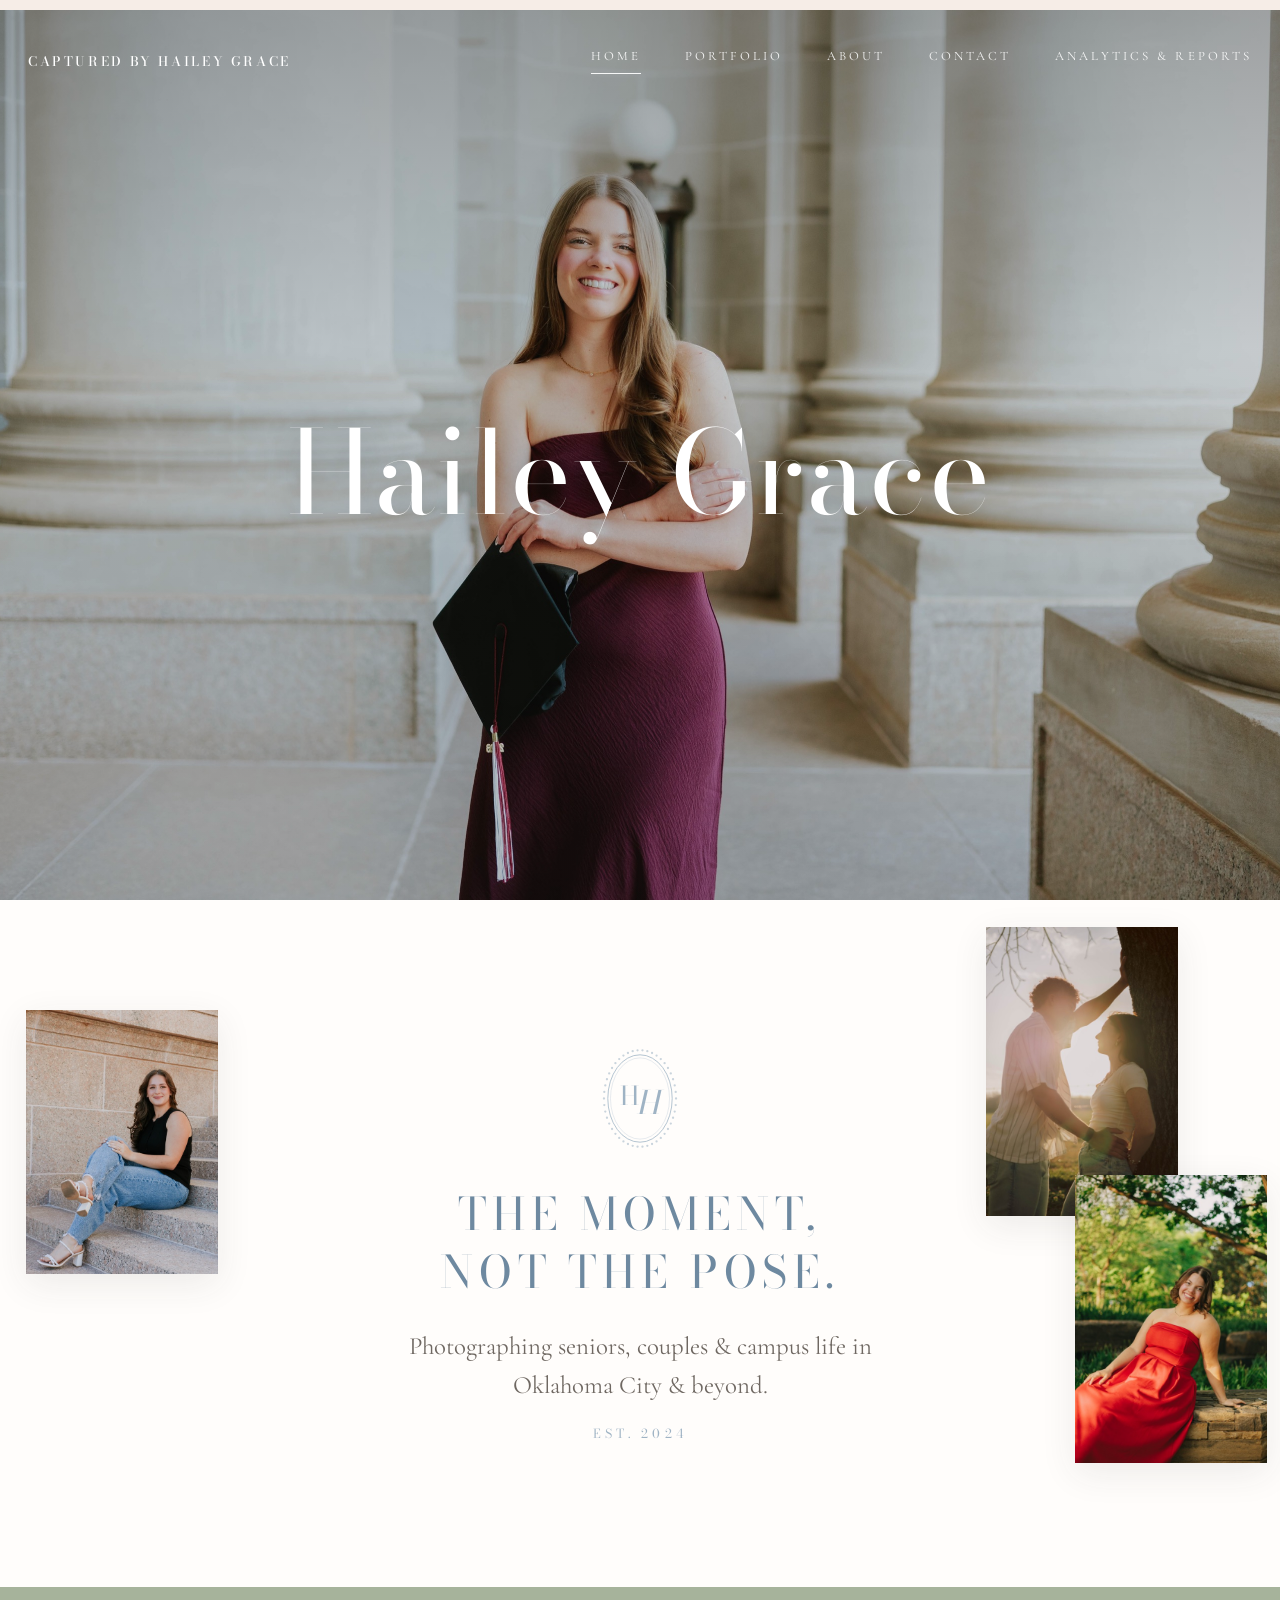
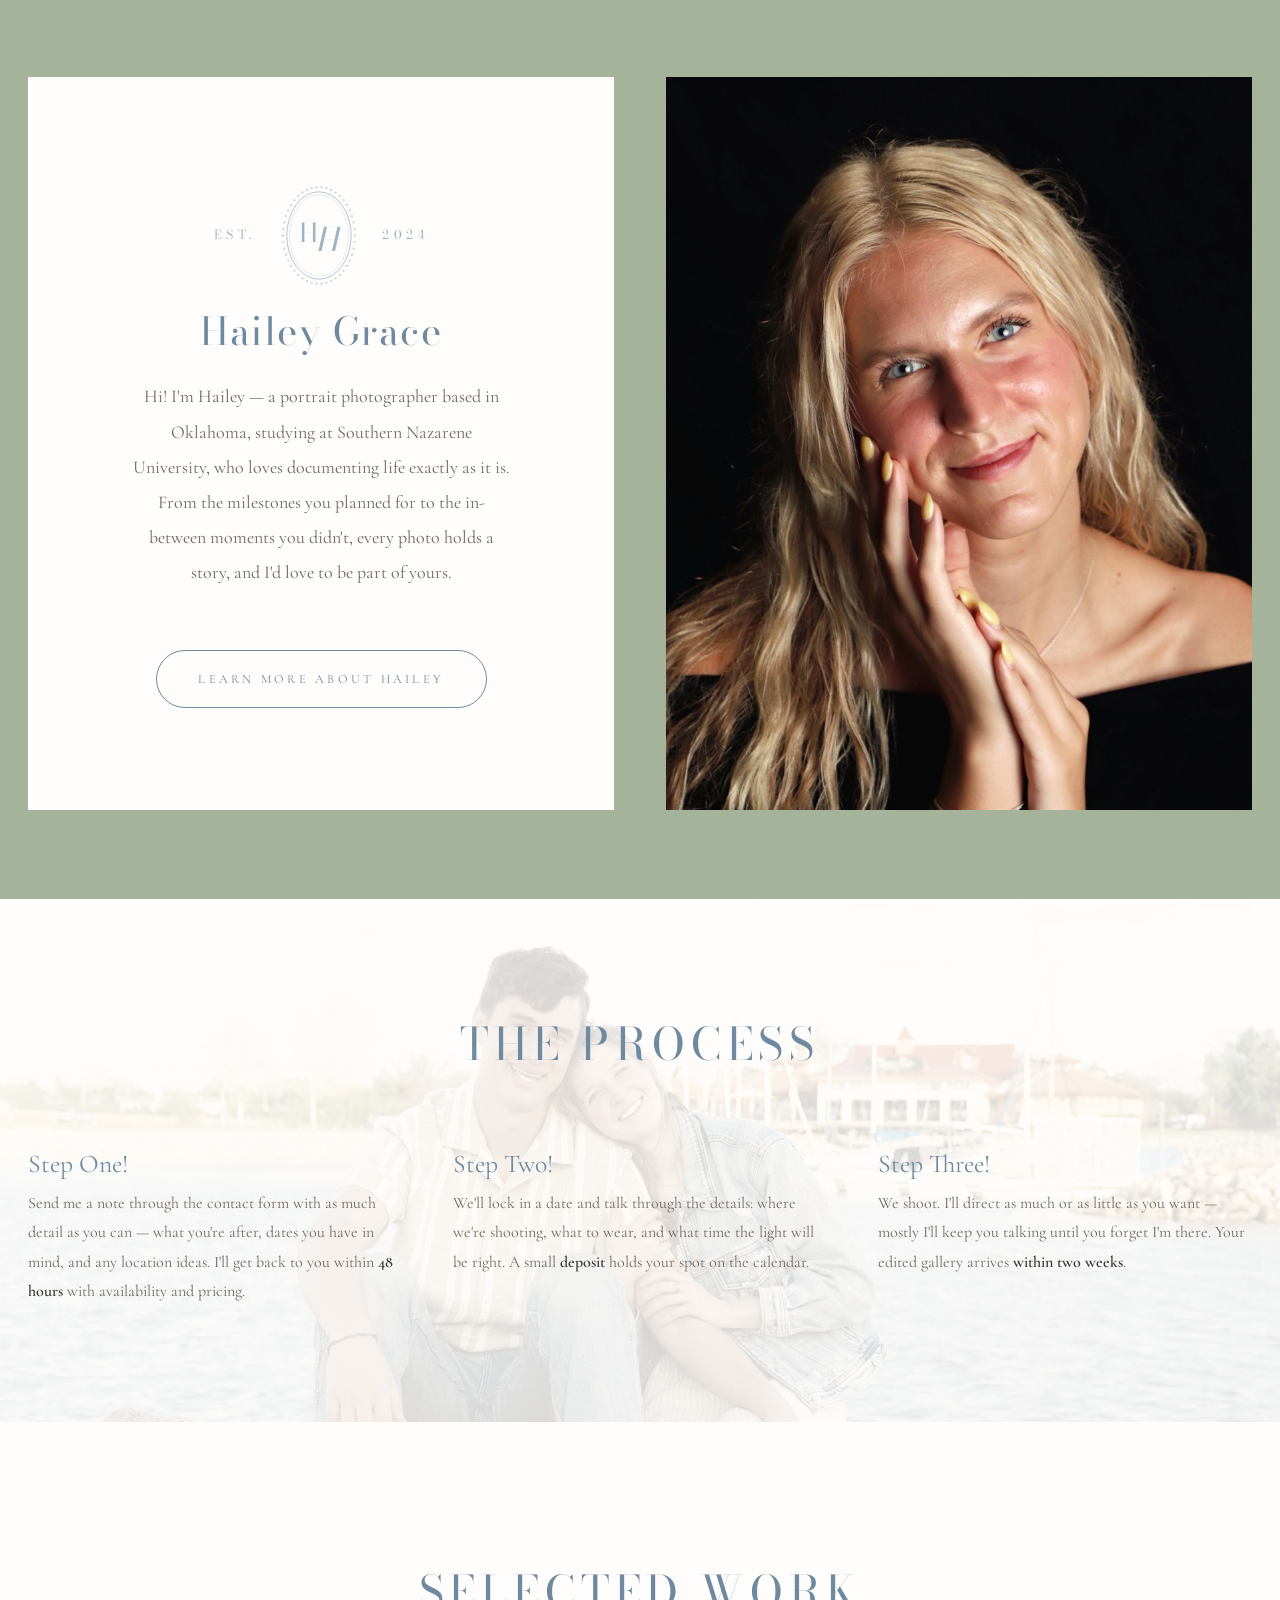
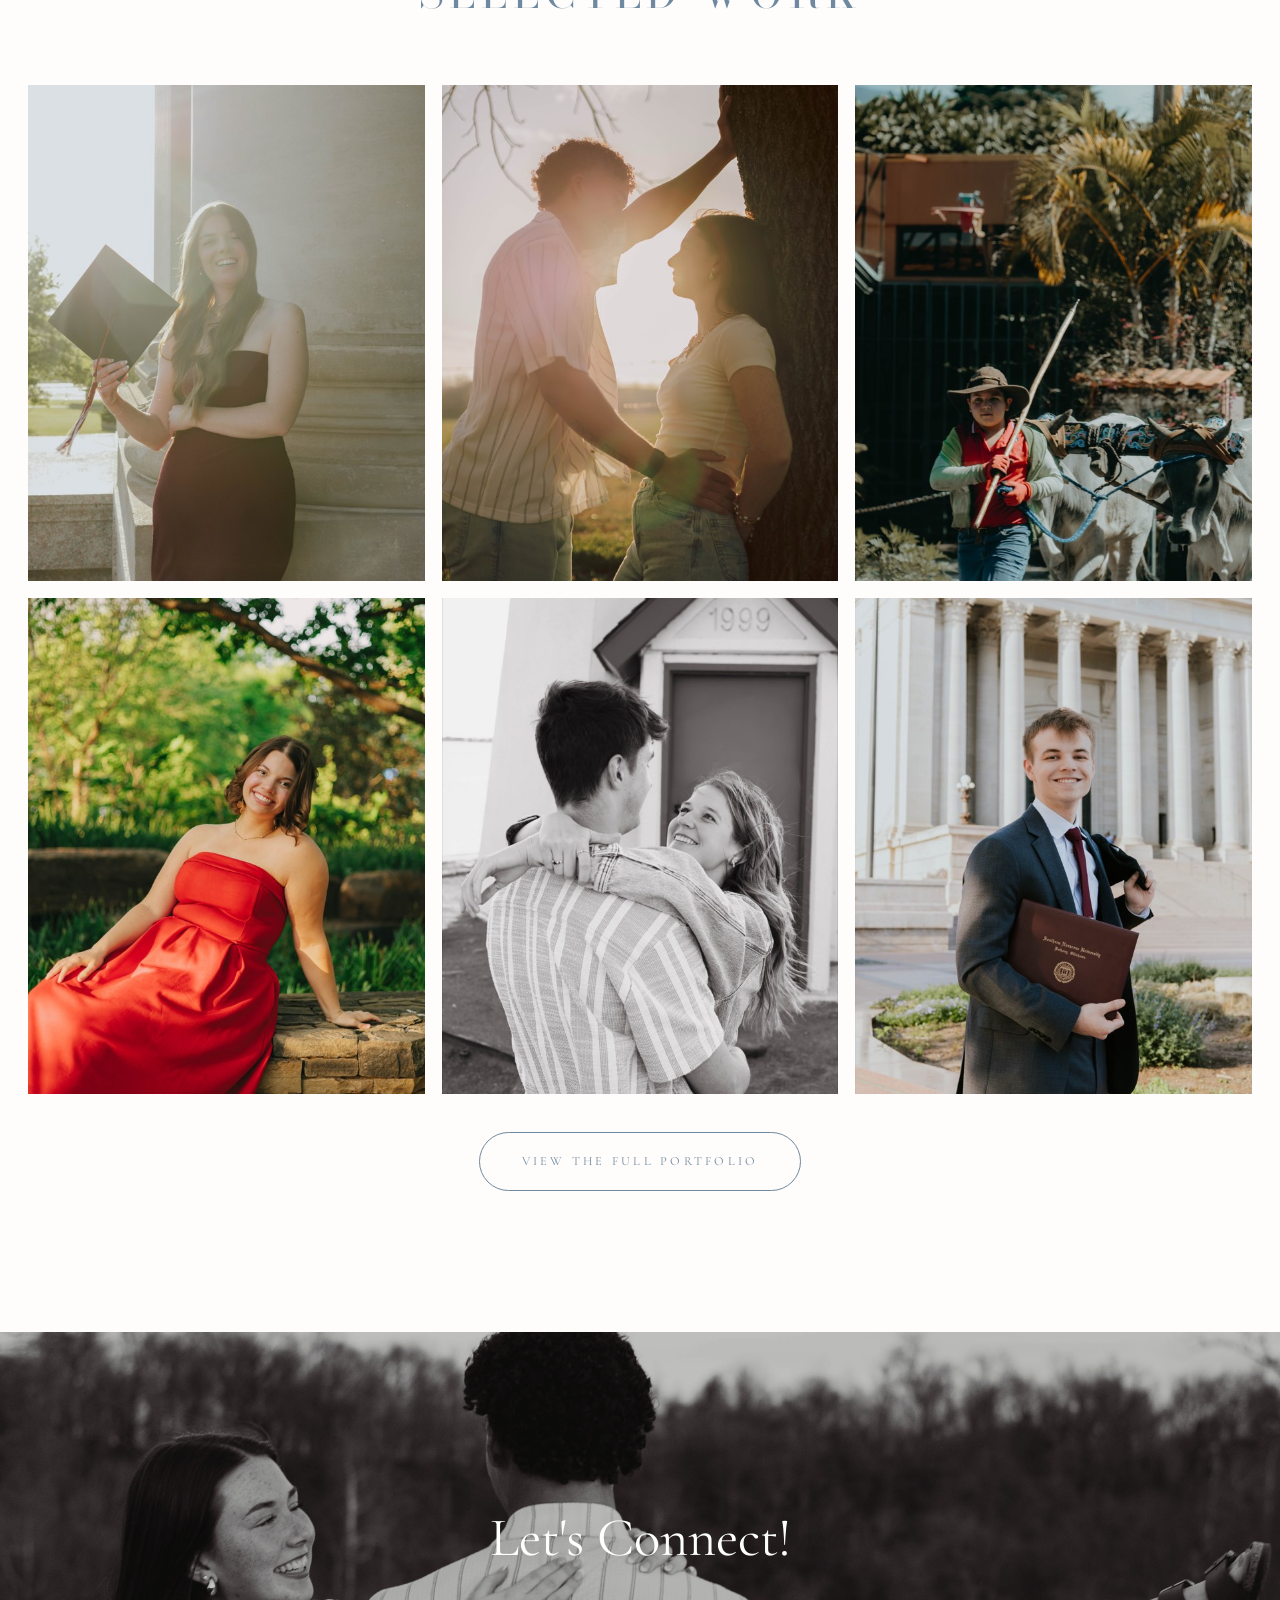
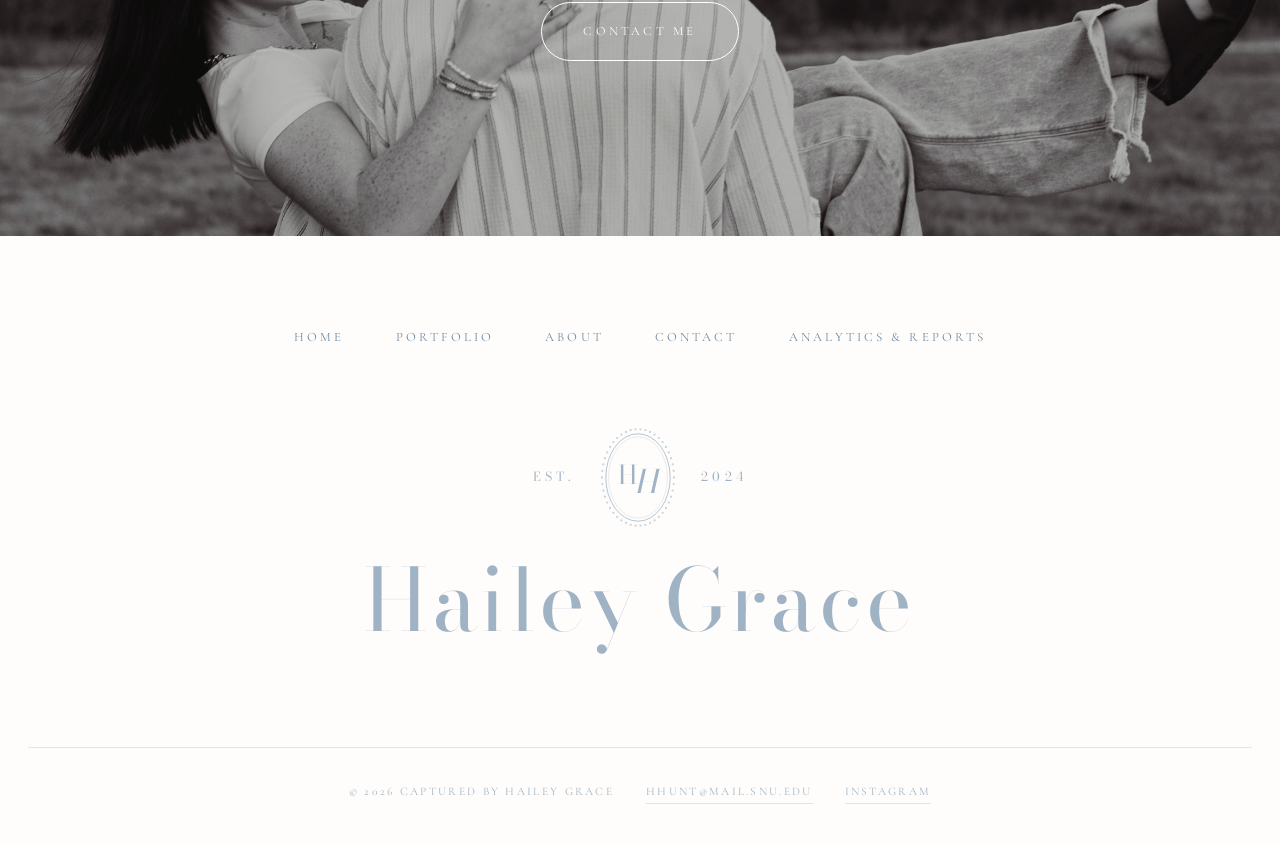
==== commit 4e7f7f5e: "Add files via upload" ====
--- a/index.html
+++ b/index.html
@@ -27,6 +27,7 @@
       <a href="work.html">Portfolio</a>
       <a href="about.html">About</a>
       <a href="contact.html">Contact</a>
+      <a href="reports.html">Analytics &amp; Reports</a>
     </nav>
   </div>
 </header>
@@ -197,6 +198,7 @@
       <a href="work.html">Portfolio</a>
       <a href="about.html">About</a>
       <a href="contact.html">Contact</a>
+      <a href="reports.html">Analytics &amp; Reports</a>
     </nav>
     <div class="crest-line">
       <span class="est">Est.</span>
@@ -231,6 +233,7 @@
 </div>
 
 <script>document.getElementById("year").textContent = new Date().getFullYear();</script>
+<script src="js/analytics.js"></script>
 <script src="js/main.js"></script>
 </body>
 </html>
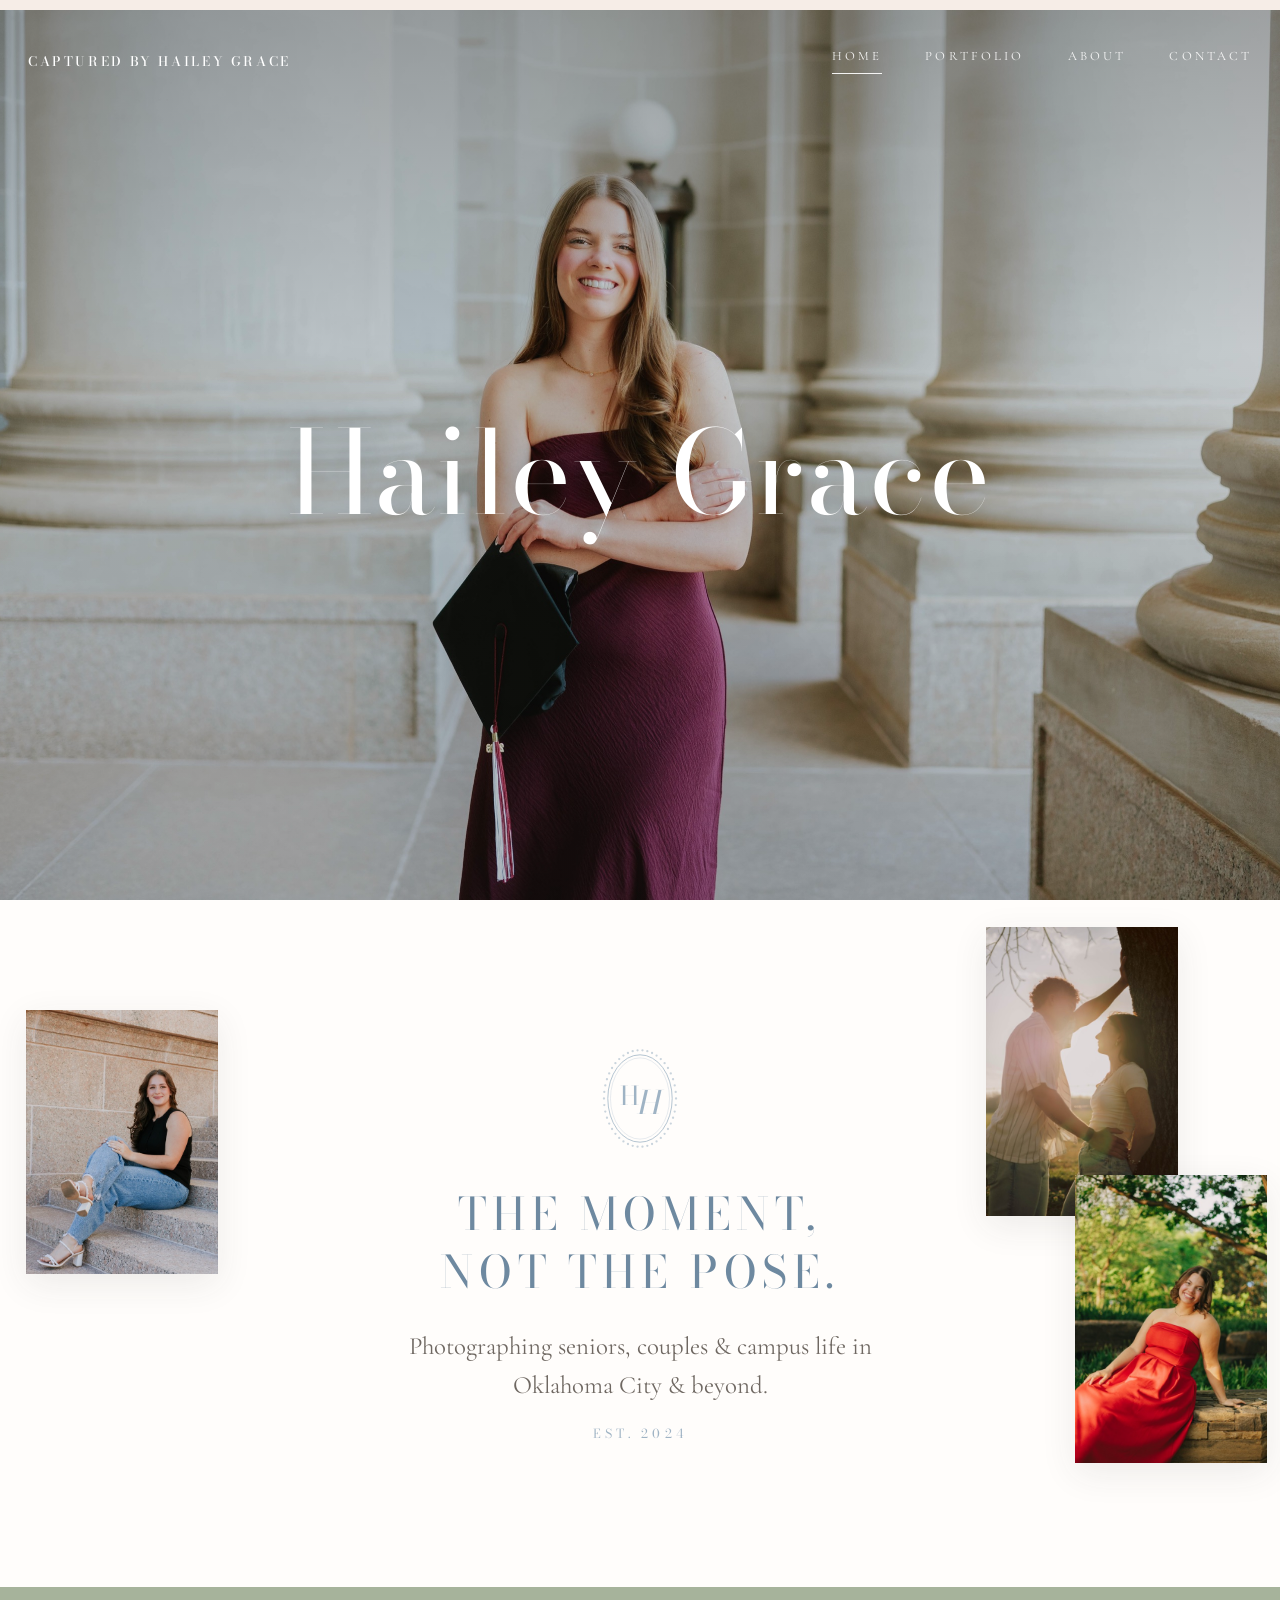
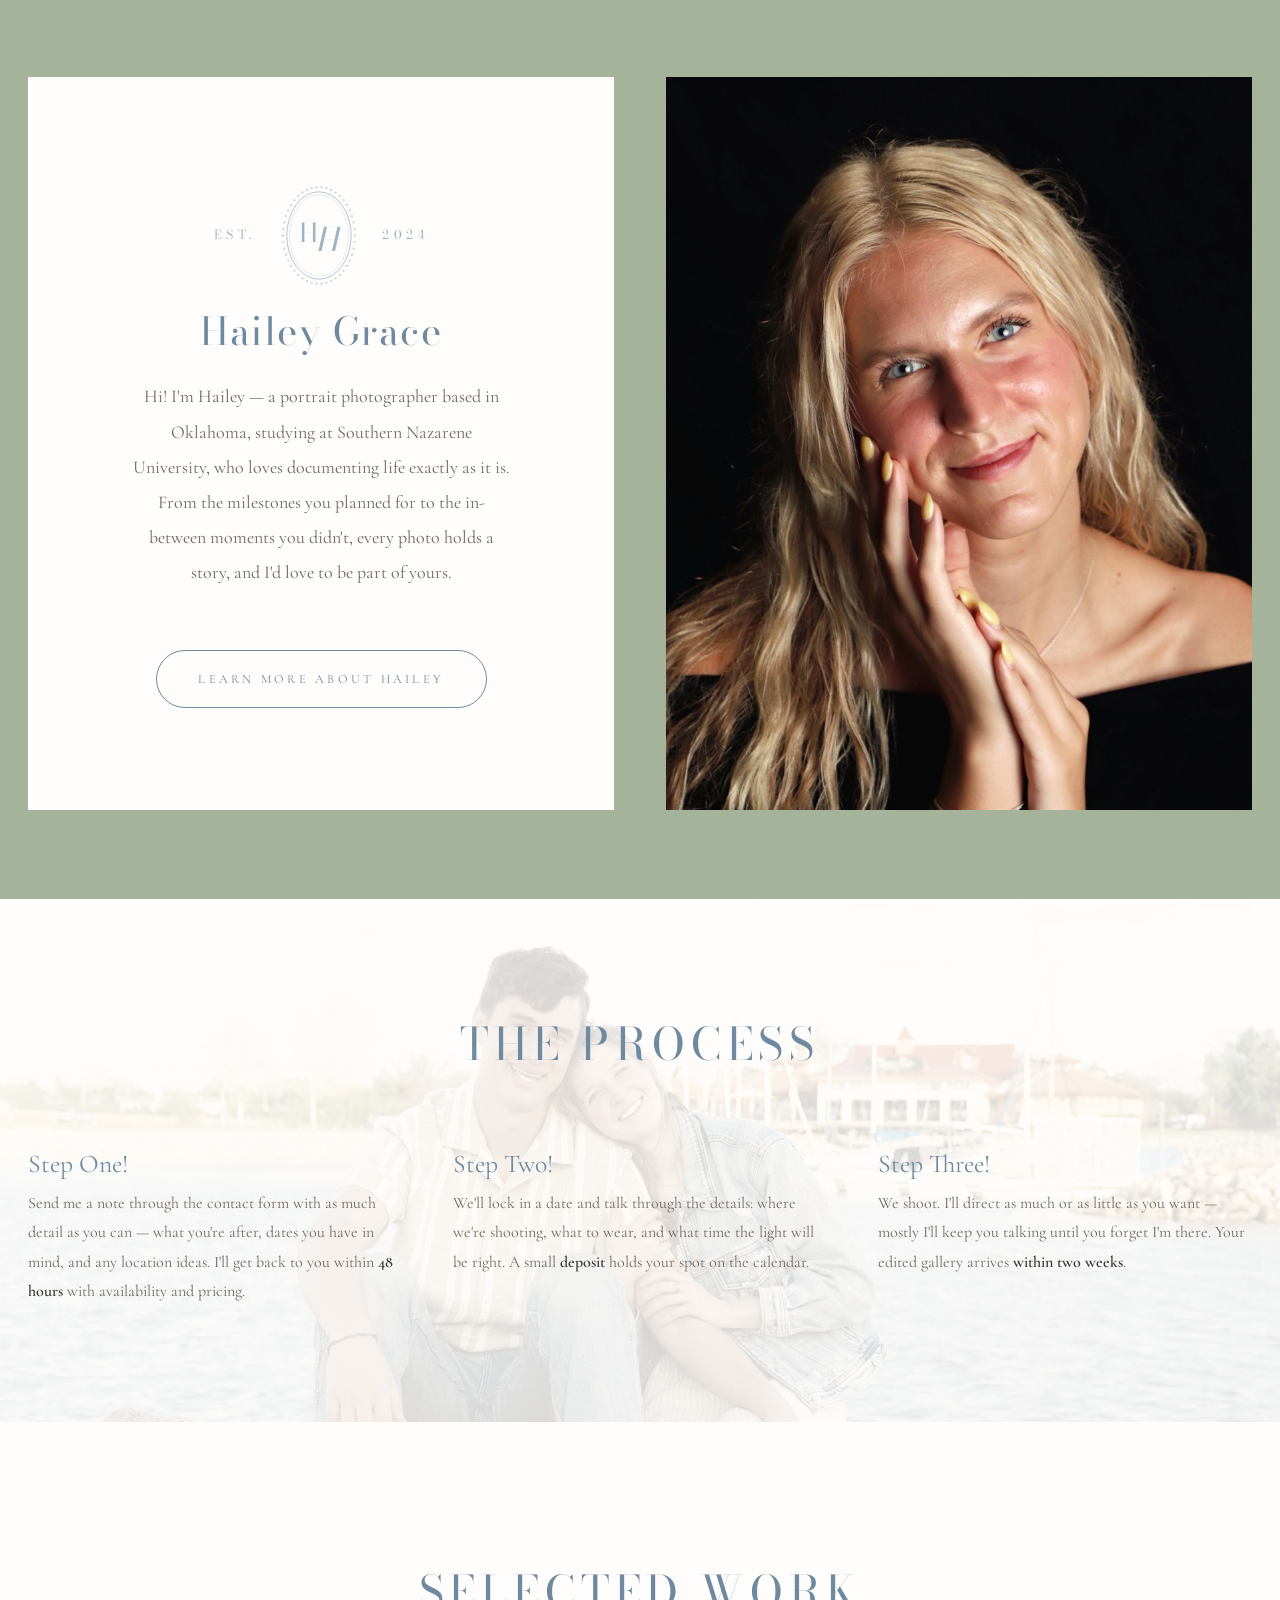
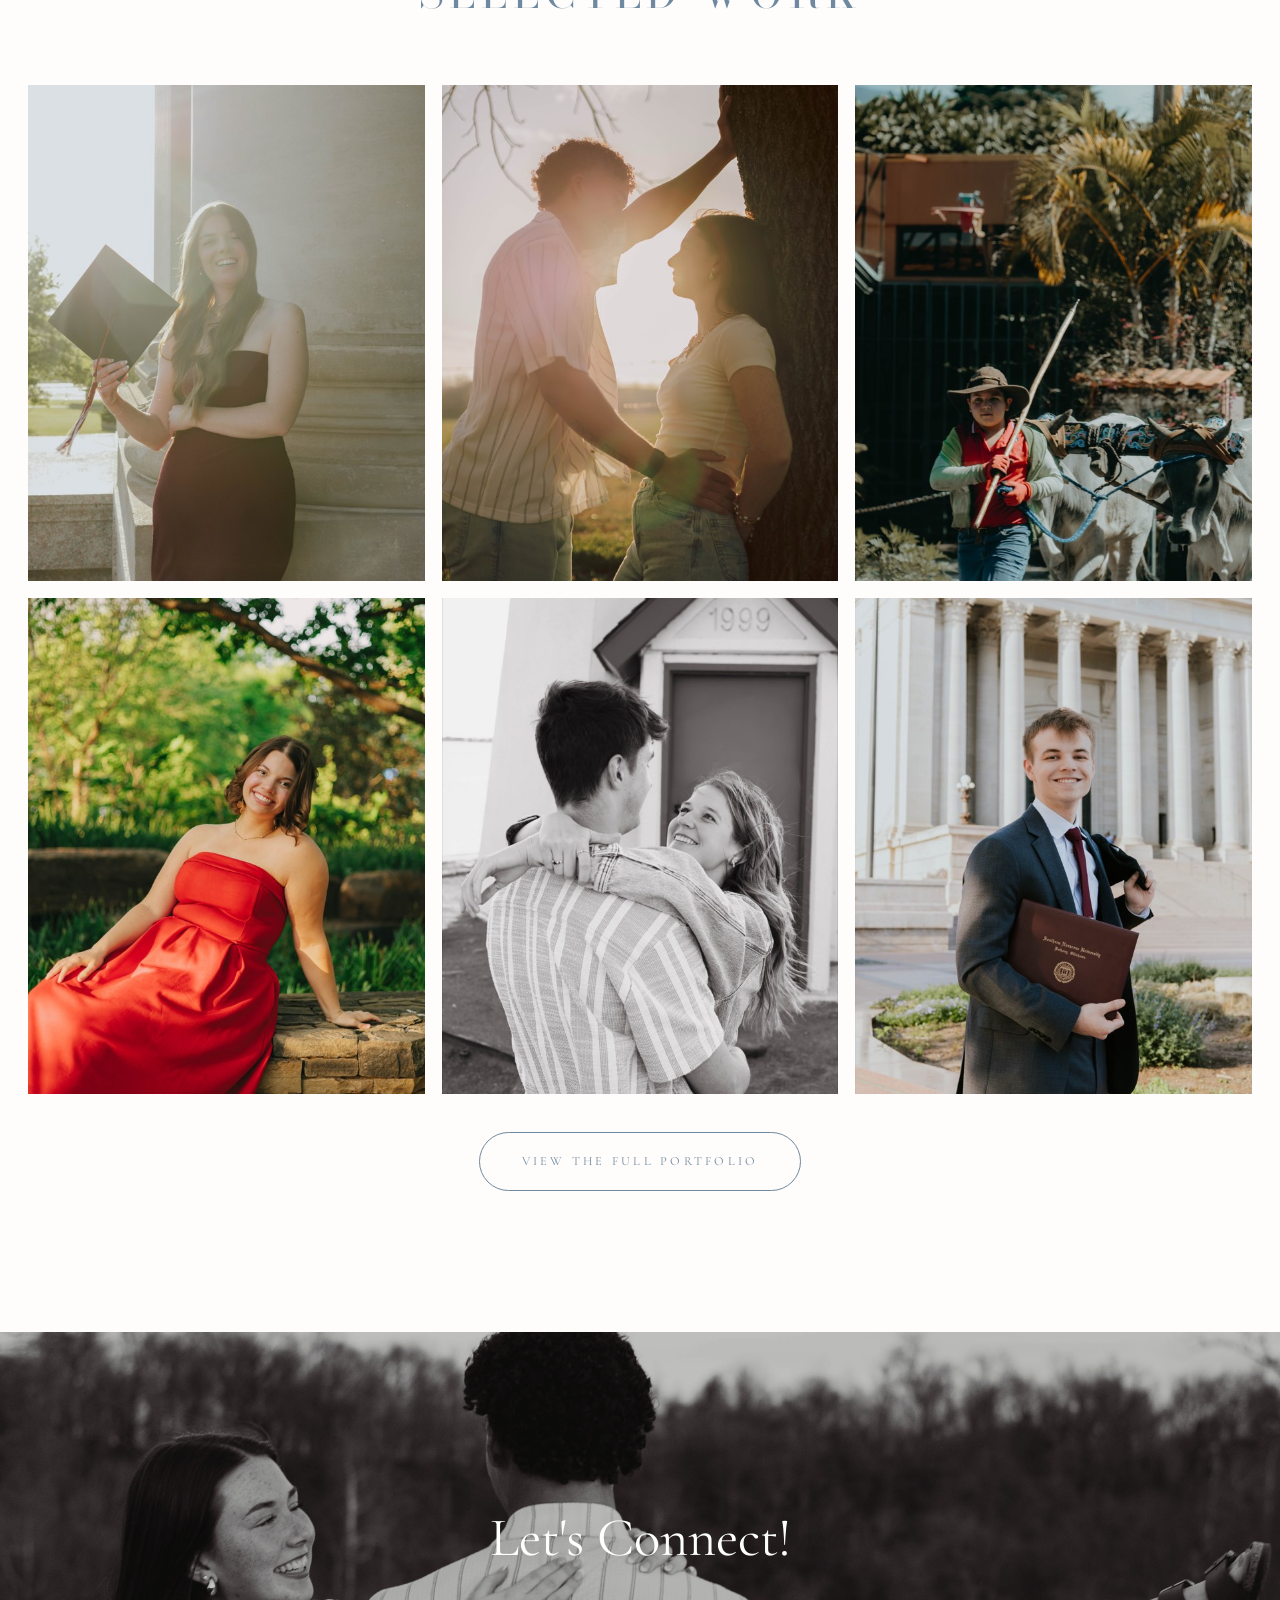
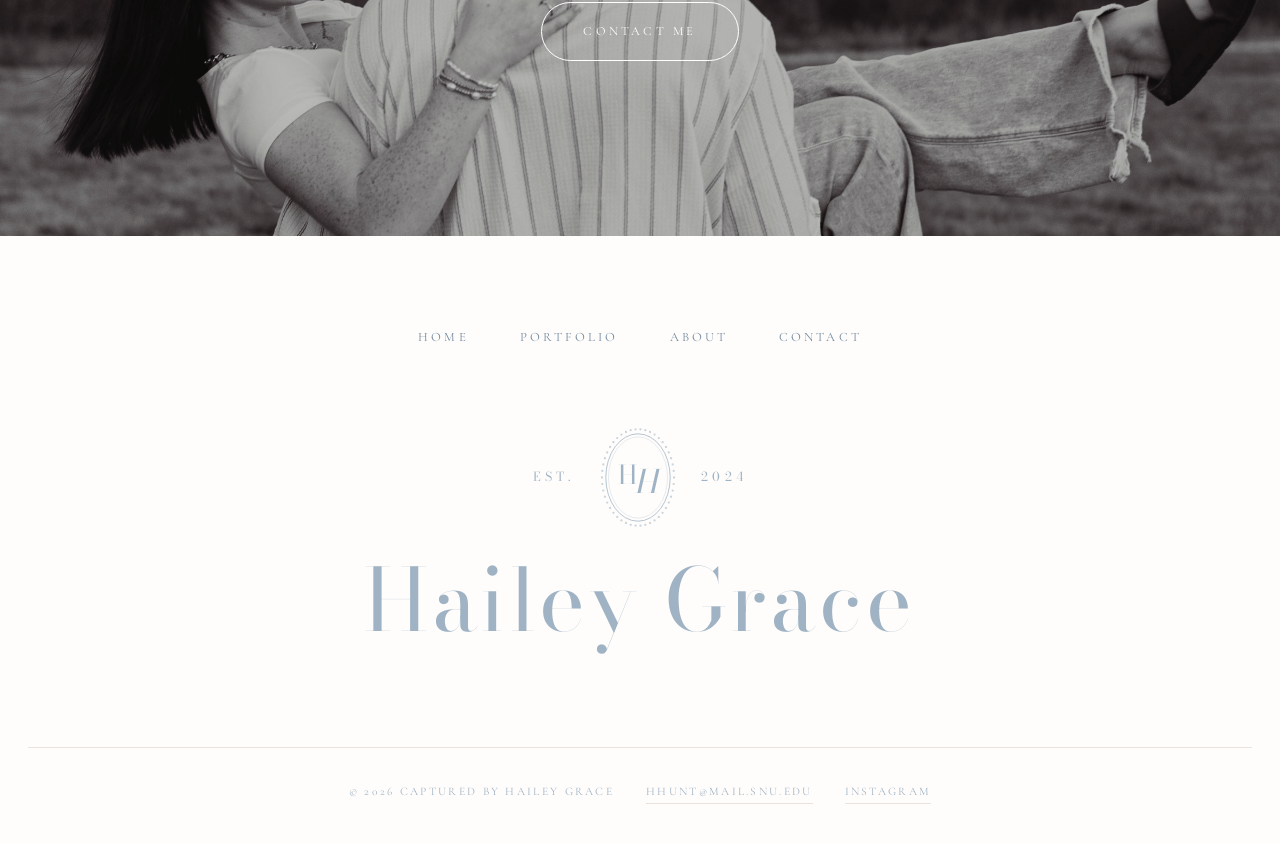
==== commit 9e0d3853: "Add files via upload" ====
--- a/index.html
+++ b/index.html
@@ -27,7 +27,6 @@
       <a href="work.html">Portfolio</a>
       <a href="about.html">About</a>
       <a href="contact.html">Contact</a>
-      <a href="reports.html">Analytics &amp; Reports</a>
     </nav>
   </div>
 </header>
@@ -198,7 +197,6 @@
       <a href="work.html">Portfolio</a>
       <a href="about.html">About</a>
       <a href="contact.html">Contact</a>
-      <a href="reports.html">Analytics &amp; Reports</a>
     </nav>
     <div class="crest-line">
       <span class="est">Est.</span>
@@ -233,7 +231,6 @@
 </div>
 
 <script>document.getElementById("year").textContent = new Date().getFullYear();</script>
-<script src="js/analytics.js"></script>
 <script src="js/main.js"></script>
 </body>
 </html>
